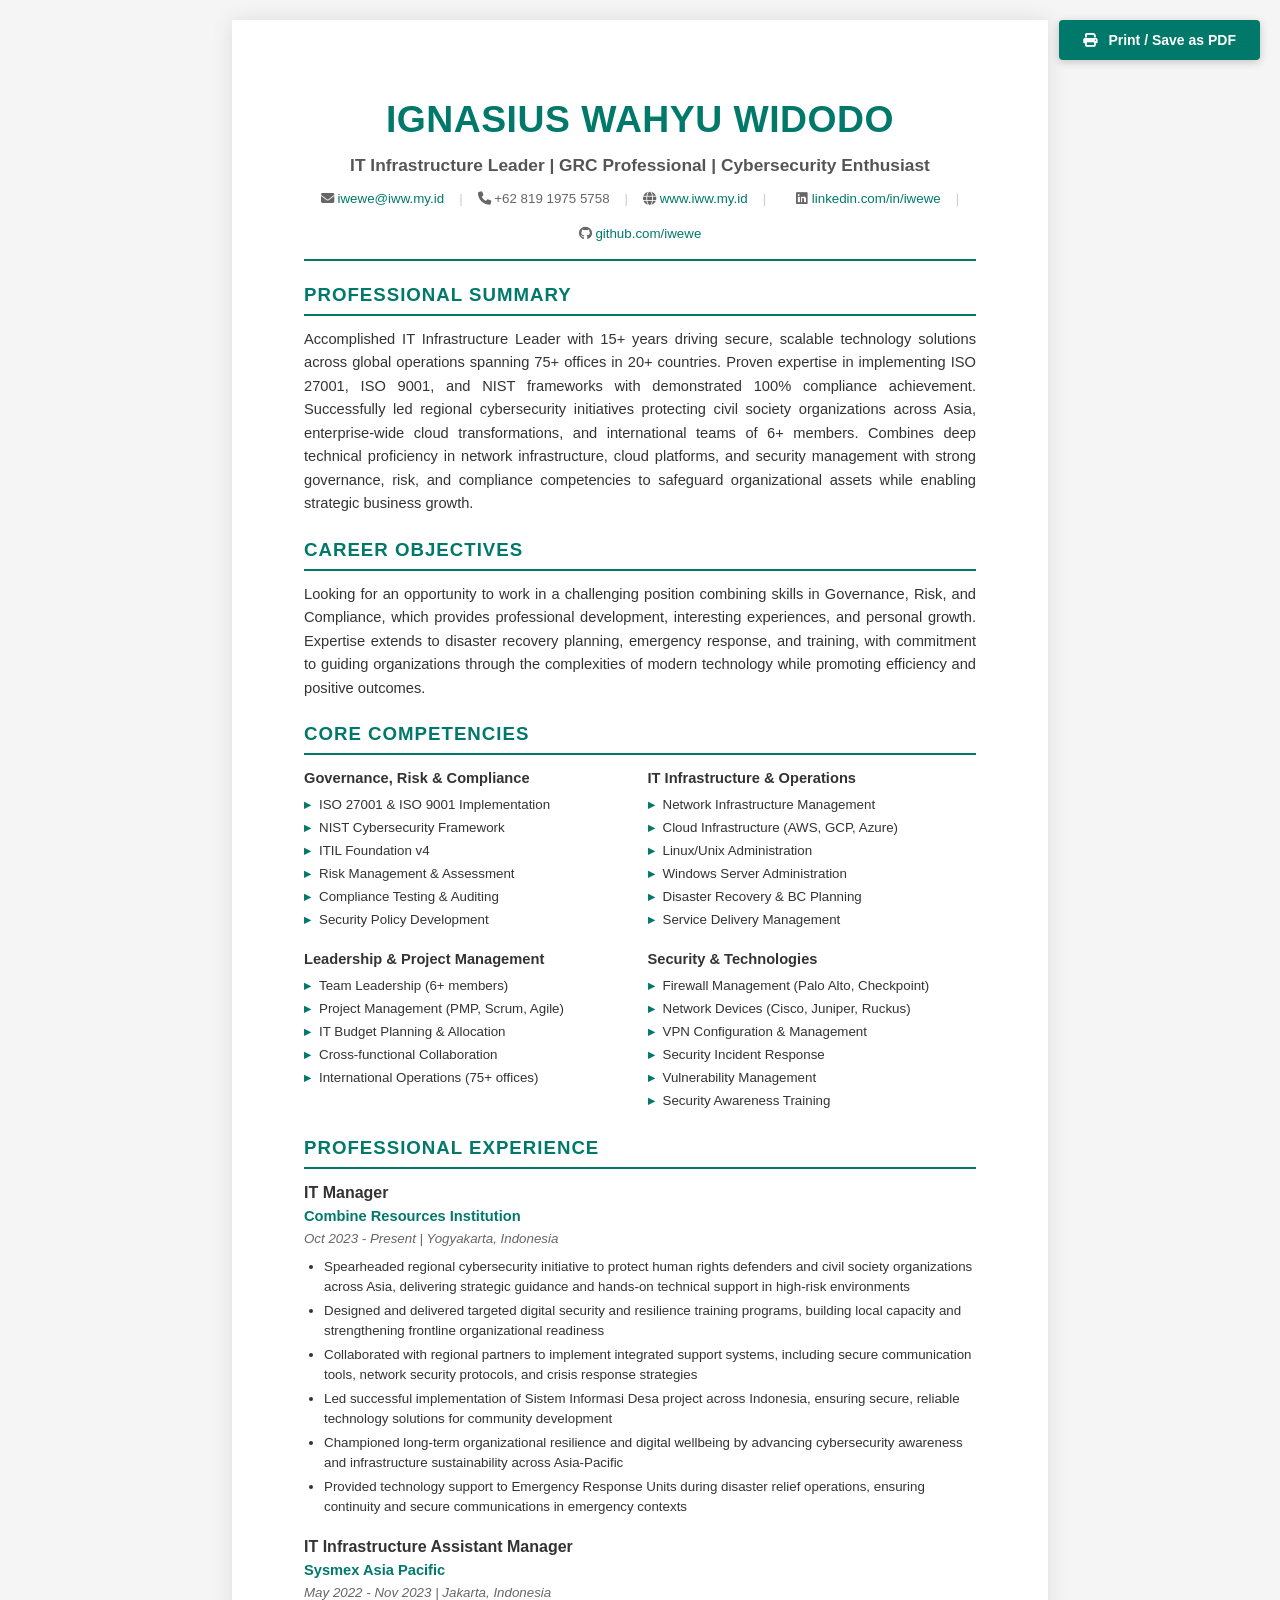
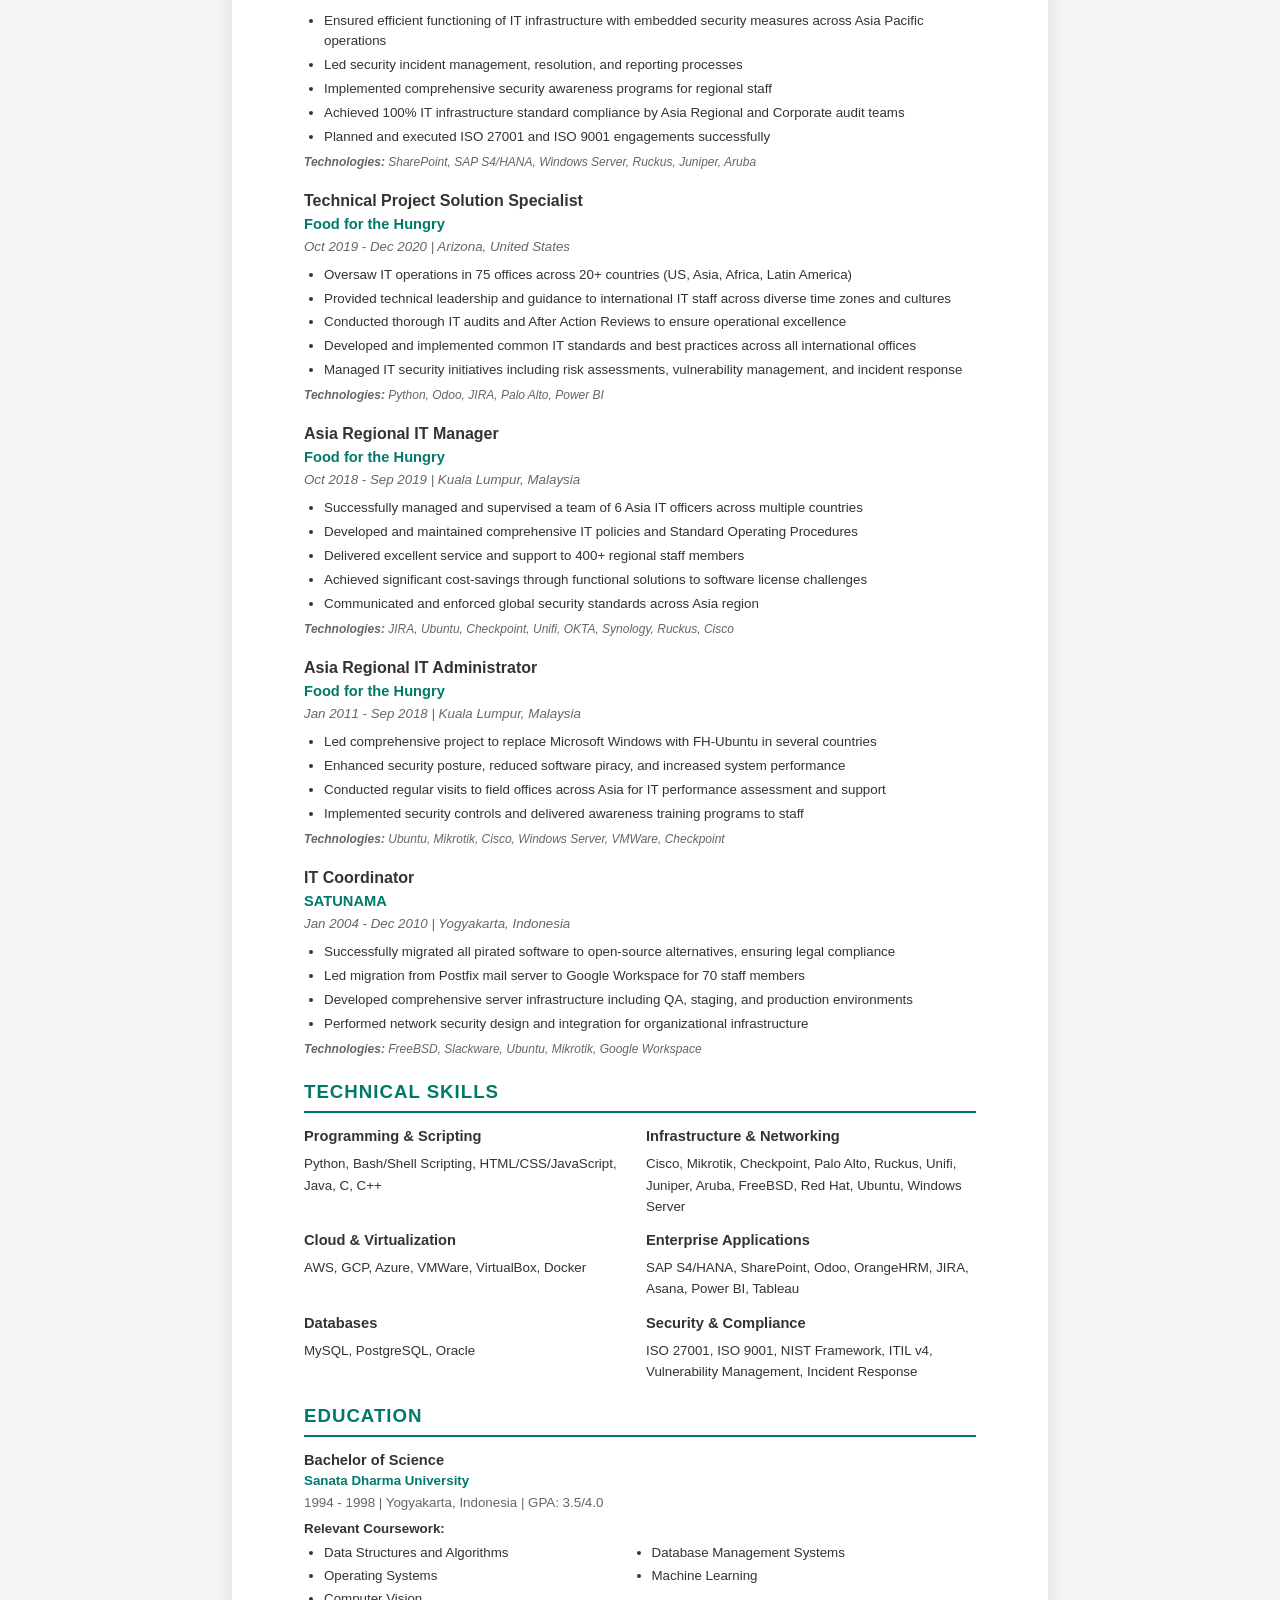
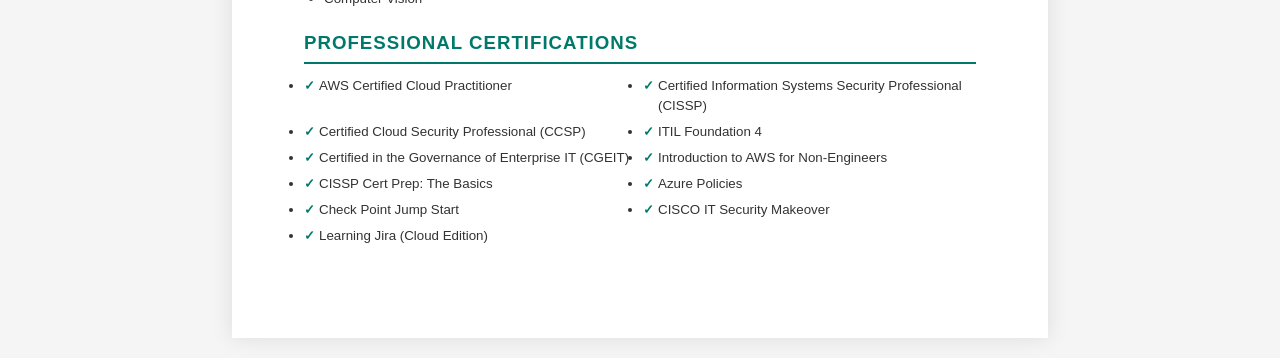
==== resume.html @ 705da936 "fix: Eliminate PDF rasterization for true ATS compatibility Critical ATS Fixes: - Remove ALL Font Aw" ====
<!DOCTYPE html>
<html lang="en">
<head>
  <meta charset="UTF-8">
  <meta name="viewport" content="width=device-width, initial-scale=1.0">
  <meta name="description" content="Ignasius Wahyu Widodo - IT Infrastructure Leader | GRC Professional | Cybersecurity Enthusiast">
  <title>Ignasius Wahyu Widodo - Resume</title>

  <style>
    /* Reset and Base Styles */
    * {
      margin: 0;
      padding: 0;
      box-sizing: border-box;
    }

    body {
      font-family: 'Arial', 'Helvetica', sans-serif;
      font-size: 11pt;
      line-height: 1.5;
      color: #333;
      background: #f5f5f5;
      padding: 20px;
    }

    .container {
      max-width: 8.5in;
      margin: 0 auto;
      background: white;
      padding: 0.75in;
      box-shadow: 0 0 20px rgba(0,0,0,0.1);
    }

    /* Print Button */
    .print-button {
      position: fixed;
      top: 20px;
      right: 20px;
      background: #00796b;
      color: white;
      border: none;
      padding: 12px 24px;
      font-size: 14px;
      font-weight: 600;
      border-radius: 4px;
      cursor: pointer;
      box-shadow: 0 2px 8px rgba(0,0,0,0.2);
      transition: all 0.3s ease;
      z-index: 1000;
    }

    .print-button:hover {
      background: #004d40;
      box-shadow: 0 4px 12px rgba(0,0,0,0.3);
      transform: translateY(-2px);
    }

    .print-button i {
      margin-right: 8px;
    }

    /* Header */
    .header {
      text-align: center;
      margin-bottom: 20px;
      border-bottom: 2px solid #00796b;
      padding-bottom: 15px;
    }

    .header h1 {
      font-size: 28pt;
      font-weight: 700;
      color: #00796b;
      margin-bottom: 5px;
      letter-spacing: 0.5px;
    }

    .header .title {
      font-size: 13pt;
      color: #555;
      font-weight: 600;
      margin-bottom: 10px;
    }

    .contact-info {
      display: flex;
      justify-content: center;
      flex-wrap: wrap;
      gap: 15px;
      font-size: 10pt;
      color: #666;
      margin-top: 10px;
    }

    .contact-info a {
      color: #00796b;
      text-decoration: none;
    }

    .contact-info a:hover {
      text-decoration: underline;
    }

    .contact-info .separator {
      color: #ccc;
    }

    /* Section Styles */
    .section {
      margin-bottom: 20px;
      page-break-inside: avoid;
    }

    .section-title {
      font-size: 14pt;
      font-weight: 700;
      color: #00796b;
      text-transform: uppercase;
      border-bottom: 2px solid #00796b;
      padding-bottom: 5px;
      margin-bottom: 12px;
      letter-spacing: 1px;
    }

    /* Professional Summary */
    .summary {
      text-align: justify;
      line-height: 1.6;
    }

    /* Core Competencies */
    .competencies {
      display: grid;
      grid-template-columns: repeat(2, 1fr);
      gap: 15px;
    }

    .competency-category h3 {
      font-size: 11pt;
      font-weight: 700;
      color: #333;
      margin-bottom: 6px;
    }

    .competency-category ul {
      list-style: none;
      padding-left: 0;
    }

    .competency-category li {
      padding-left: 15px;
      position: relative;
      margin-bottom: 3px;
      font-size: 10pt;
    }

    .competency-category li:before {
      content: "▸";
      position: absolute;
      left: 0;
      color: #00796b;
      font-weight: bold;
    }

    /* Experience */
    .job {
      margin-bottom: 18px;
      page-break-inside: avoid;
    }

    .job-header {
      margin-bottom: 8px;
    }

    .job-title {
      font-size: 12pt;
      font-weight: 700;
      color: #333;
    }

    .company {
      font-size: 11pt;
      font-weight: 600;
      color: #00796b;
    }

    .job-meta {
      font-size: 10pt;
      color: #666;
      font-style: italic;
      margin-top: 2px;
    }

    .job-description ul {
      margin-top: 6px;
      padding-left: 20px;
    }

    .job-description li {
      margin-bottom: 4px;
      font-size: 10pt;
      line-height: 1.5;
    }

    .technologies {
      margin-top: 6px;
      font-size: 9pt;
      color: #666;
      font-style: italic;
    }

    /* Skills */
    .skills-grid {
      display: grid;
      grid-template-columns: repeat(2, 1fr);
      gap: 12px;
    }

    .skill-category h3 {
      font-size: 11pt;
      font-weight: 700;
      color: #333;
      margin-bottom: 6px;
    }

    .skill-category p {
      font-size: 10pt;
      line-height: 1.6;
    }

    /* Education */
    .education-item {
      margin-bottom: 10px;
    }

    .degree {
      font-size: 11pt;
      font-weight: 700;
      color: #333;
    }

    .university {
      font-size: 10pt;
      font-weight: 600;
      color: #00796b;
    }

    .education-meta {
      font-size: 10pt;
      color: #666;
      margin-top: 2px;
    }

    .coursework {
      font-size: 10pt;
      margin-top: 6px;
    }

    .coursework ul {
      display: grid;
      grid-template-columns: repeat(2, 1fr);
      gap: 3px;
      margin-top: 4px;
      padding-left: 20px;
    }

    /* Certifications */
    .certifications-list {
      display: grid;
      grid-template-columns: repeat(2, 1fr);
      gap: 6px;
      font-size: 10pt;
    }

    .certifications-list li {
      padding-left: 15px;
      position: relative;
    }

    .certifications-list li:before {
      content: "✓";
      position: absolute;
      left: 0;
      color: #00796b;
      font-weight: bold;
    }

    /* Print Styles */
    @media print {
      body {
        background: white !important;
        padding: 0;
        color: #000 !important;
      }

      .container {
        max-width: 100%;
        margin: 0;
        padding: 0.5in;
        box-shadow: none;
      }

      .print-button {
        display: none !important;
      }

      /* Hide all icons to prevent rasterization */
      i, .fa, .fas, .fab, .far {
        display: none !important;
      }

      /* Hide icon elements in contact info */
      .contact-info i {
        display: none !important;
      }

      /* Simplify header for pure text output */
      .header {
        border-bottom: 2px solid #000 !important;
      }

      .header h1 {
        color: #000 !important;
        font-family: Arial, Helvetica, sans-serif !important;
      }

      .header .title {
        color: #333 !important;
        font-family: Arial, Helvetica, sans-serif !important;
      }

      /* Simplify contact info - remove separators */
      .contact-info {
        display: block !important;
        line-height: 1.8;
      }

      .contact-info span {
        display: inline !important;
        margin-right: 10px;
      }

      .contact-info .separator {
        display: none !important;
      }

      .contact-info br {
        display: none !important;
      }

      .section {
        page-break-inside: avoid;
      }

      .job {
        page-break-inside: avoid;
      }

      /* Preserve Grid Layouts for ATS */
      .competencies {
        display: grid !important;
        grid-template-columns: repeat(2, 1fr) !important;
        gap: 15px !important;
        page-break-inside: avoid;
      }

      .competency-category {
        page-break-inside: avoid;
      }

      .skills-grid {
        display: grid !important;
        grid-template-columns: repeat(2, 1fr) !important;
        gap: 12px !important;
        page-break-inside: avoid;
      }

      .skill-category {
        page-break-inside: avoid;
      }

      .certifications-list {
        display: grid !important;
        grid-template-columns: repeat(2, 1fr) !important;
        gap: 6px !important;
        page-break-inside: avoid;
        list-style: none !important;
      }

      .certifications-list li:before {
        content: "" !important;
      }

      .coursework ul {
        display: grid !important;
        grid-template-columns: repeat(2, 1fr) !important;
        gap: 3px !important;
      }

      /* Simplify section titles - black color for ATS */
      .section-title {
        color: #000 !important;
        border-bottom: 2px solid #000 !important;
        font-family: Arial, Helvetica, sans-serif !important;
        background: none !important;
      }

      /* Simplify all text elements */
      * {
        font-family: Arial, Helvetica, sans-serif !important;
        background: transparent !important;
        text-shadow: none !important;
        box-shadow: none !important;
      }

      /* Ensure pure black text for ATS readability */
      .company {
        color: #000 !important;
        font-weight: 600 !important;
      }

      .university {
        color: #000 !important;
        font-weight: 600 !important;
      }

      .job-title {
        color: #000 !important;
      }

      a {
        color: #000 !important;
        text-decoration: none !important;
      }

      .contact-info a {
        color: #000 !important;
      }

      .contact-info a:after {
        content: "";
      }

      /* Prevent orphans and widows */
      p, li {
        orphans: 3;
        widows: 3;
      }

      /* Ensure proper spacing */
      .section {
        margin-bottom: 18px;
      }

      /* Remove all pseudo-elements that might cause issues */
      .competency-category li:before,
      .certifications-list li:before {
        display: none !important;
      }

      /* Simplify bullets to standard */
      ul {
        list-style-type: disc !important;
      }

      .competency-category ul,
      .certifications-list {
        list-style-type: none !important;
        padding-left: 0 !important;
      }

      .competency-category li,
      .certifications-list li {
        padding-left: 0 !important;
      }
    }

    /* Responsive */
    @media (max-width: 768px) {
      .container {
        padding: 20px;
      }

      .competencies,
      .skills-grid {
        grid-template-columns: 1fr;
      }

      .certifications-list,
      .coursework ul {
        grid-template-columns: 1fr;
      }

      .print-button {
        position: static;
        width: 100%;
        margin-bottom: 20px;
      }
    }
  </style>

  <!-- Font Awesome for icons -->
  <link rel="stylesheet" href="https://cdnjs.cloudflare.com/ajax/libs/font-awesome/6.5.1/css/all.min.css">
</head>
<body>

  <!-- Print Button -->
  <button class="print-button" onclick="window.print()">
    <i class="fas fa-print"></i>
    Print / Save as PDF
  </button>

  <div class="container">

    <!-- Header -->
    <header class="header">
      <h1>IGNASIUS WAHYU WIDODO</h1>
      <div class="title">IT Infrastructure Leader | GRC Professional | Cybersecurity Enthusiast</div>
      <div class="contact-info">
        <span><i class="fas fa-envelope"></i> <a href="mailto:iwewe@iww.my.id">iwewe@iww.my.id</a></span>
        <span class="separator">|</span>
        <span><i class="fas fa-phone"></i> +62 819 1975 5758</span>
        <span class="separator">|</span>
        <span><i class="fas fa-globe"></i> <a href="https://www.iww.my.id">www.iww.my.id</a></span>
        <span class="separator">|</span>
        <br>
        <span><i class="fab fa-linkedin"></i> <a href="https://linkedin.com/in/iwewe">linkedin.com/in/iwewe</a></span>
        <span class="separator">|</span>
        <span><i class="fab fa-github"></i> <a href="https://github.com/iwewe">github.com/iwewe</a></span>
      </div>
    </header>

    <!-- Professional Summary -->
    <section class="section">
      <h2 class="section-title">Professional Summary</h2>
      <div class="summary">
        <p>Accomplished IT Infrastructure Leader with 15+ years driving secure, scalable technology solutions across global operations spanning 75+ offices in 20+ countries. Proven expertise in implementing ISO 27001, ISO 9001, and NIST frameworks with demonstrated 100% compliance achievement. Successfully led regional cybersecurity initiatives protecting civil society organizations across Asia, enterprise-wide cloud transformations, and international teams of 6+ members. Combines deep technical proficiency in network infrastructure, cloud platforms, and security management with strong governance, risk, and compliance competencies to safeguard organizational assets while enabling strategic business growth.</p>
      </div>
    </section>

    <!-- Career Objectives -->
    <section class="section">
      <h2 class="section-title">Career Objectives</h2>
      <div class="summary">
        <p>Looking for an opportunity to work in a challenging position combining skills in Governance, Risk, and Compliance, which provides professional development, interesting experiences, and personal growth. Expertise extends to disaster recovery planning, emergency response, and training, with commitment to guiding organizations through the complexities of modern technology while promoting efficiency and positive outcomes.</p>
      </div>
    </section>

    <!-- Core Competencies -->
    <section class="section">
      <h2 class="section-title">Core Competencies</h2>
      <div class="competencies">
        <div class="competency-category">
          <h3>Governance, Risk & Compliance</h3>
          <ul>
            <li>ISO 27001 & ISO 9001 Implementation</li>
            <li>NIST Cybersecurity Framework</li>
            <li>ITIL Foundation v4</li>
            <li>Risk Management & Assessment</li>
            <li>Compliance Testing & Auditing</li>
            <li>Security Policy Development</li>
          </ul>
        </div>
        <div class="competency-category">
          <h3>IT Infrastructure & Operations</h3>
          <ul>
            <li>Network Infrastructure Management</li>
            <li>Cloud Infrastructure (AWS, GCP, Azure)</li>
            <li>Linux/Unix Administration</li>
            <li>Windows Server Administration</li>
            <li>Disaster Recovery & BC Planning</li>
            <li>Service Delivery Management</li>
          </ul>
        </div>
        <div class="competency-category">
          <h3>Leadership & Project Management</h3>
          <ul>
            <li>Team Leadership (6+ members)</li>
            <li>Project Management (PMP, Scrum, Agile)</li>
            <li>IT Budget Planning & Allocation</li>
            <li>Cross-functional Collaboration</li>
            <li>International Operations (75+ offices)</li>
          </ul>
        </div>
        <div class="competency-category">
          <h3>Security & Technologies</h3>
          <ul>
            <li>Firewall Management (Palo Alto, Checkpoint)</li>
            <li>Network Devices (Cisco, Juniper, Ruckus)</li>
            <li>VPN Configuration & Management</li>
            <li>Security Incident Response</li>
            <li>Vulnerability Management</li>
            <li>Security Awareness Training</li>
          </ul>
        </div>
      </div>
    </section>

    <!-- Professional Experience -->
    <section class="section">
      <h2 class="section-title">Professional Experience</h2>

      <!-- Job 1 -->
      <div class="job">
        <div class="job-header">
          <div class="job-title">IT Manager</div>
          <div class="company">Combine Resources Institution</div>
          <div class="job-meta">Oct 2023 - Present | Yogyakarta, Indonesia</div>
        </div>
        <div class="job-description">
          <ul>
            <li>Spearheaded regional cybersecurity initiative to protect human rights defenders and civil society organizations across Asia, delivering strategic guidance and hands-on technical support in high-risk environments</li>
            <li>Designed and delivered targeted digital security and resilience training programs, building local capacity and strengthening frontline organizational readiness</li>
            <li>Collaborated with regional partners to implement integrated support systems, including secure communication tools, network security protocols, and crisis response strategies</li>
            <li>Led successful implementation of Sistem Informasi Desa project across Indonesia, ensuring secure, reliable technology solutions for community development</li>
            <li>Championed long-term organizational resilience and digital wellbeing by advancing cybersecurity awareness and infrastructure sustainability across Asia-Pacific</li>
            <li>Provided technology support to Emergency Response Units during disaster relief operations, ensuring continuity and secure communications in emergency contexts</li>
          </ul>
        </div>
      </div>

      <!-- Job 2 -->
      <div class="job">
        <div class="job-header">
          <div class="job-title">IT Infrastructure Assistant Manager</div>
          <div class="company">Sysmex Asia Pacific</div>
          <div class="job-meta">May 2022 - Nov 2023 | Jakarta, Indonesia</div>
        </div>
        <div class="job-description">
          <ul>
            <li>Ensured efficient functioning of IT infrastructure with embedded security measures across Asia Pacific operations</li>
            <li>Led security incident management, resolution, and reporting processes</li>
            <li>Implemented comprehensive security awareness programs for regional staff</li>
            <li>Achieved 100% IT infrastructure standard compliance by Asia Regional and Corporate audit teams</li>
            <li>Planned and executed ISO 27001 and ISO 9001 engagements successfully</li>
          </ul>
          <div class="technologies"><strong>Technologies:</strong> SharePoint, SAP S4/HANA, Windows Server, Ruckus, Juniper, Aruba</div>
        </div>
      </div>

      <!-- Job 3 -->
      <div class="job">
        <div class="job-header">
          <div class="job-title">Technical Project Solution Specialist</div>
          <div class="company">Food for the Hungry</div>
          <div class="job-meta">Oct 2019 - Dec 2020 | Arizona, United States</div>
        </div>
        <div class="job-description">
          <ul>
            <li>Oversaw IT operations in 75 offices across 20+ countries (US, Asia, Africa, Latin America)</li>
            <li>Provided technical leadership and guidance to international IT staff across diverse time zones and cultures</li>
            <li>Conducted thorough IT audits and After Action Reviews to ensure operational excellence</li>
            <li>Developed and implemented common IT standards and best practices across all international offices</li>
            <li>Managed IT security initiatives including risk assessments, vulnerability management, and incident response</li>
          </ul>
          <div class="technologies"><strong>Technologies:</strong> Python, Odoo, JIRA, Palo Alto, Power BI</div>
        </div>
      </div>

      <!-- Job 4 -->
      <div class="job">
        <div class="job-header">
          <div class="job-title">Asia Regional IT Manager</div>
          <div class="company">Food for the Hungry</div>
          <div class="job-meta">Oct 2018 - Sep 2019 | Kuala Lumpur, Malaysia</div>
        </div>
        <div class="job-description">
          <ul>
            <li>Successfully managed and supervised a team of 6 Asia IT officers across multiple countries</li>
            <li>Developed and maintained comprehensive IT policies and Standard Operating Procedures</li>
            <li>Delivered excellent service and support to 400+ regional staff members</li>
            <li>Achieved significant cost-savings through functional solutions to software license challenges</li>
            <li>Communicated and enforced global security standards across Asia region</li>
          </ul>
          <div class="technologies"><strong>Technologies:</strong> JIRA, Ubuntu, Checkpoint, Unifi, OKTA, Synology, Ruckus, Cisco</div>
        </div>
      </div>

      <!-- Job 5 -->
      <div class="job">
        <div class="job-header">
          <div class="job-title">Asia Regional IT Administrator</div>
          <div class="company">Food for the Hungry</div>
          <div class="job-meta">Jan 2011 - Sep 2018 | Kuala Lumpur, Malaysia</div>
        </div>
        <div class="job-description">
          <ul>
            <li>Led comprehensive project to replace Microsoft Windows with FH-Ubuntu in several countries</li>
            <li>Enhanced security posture, reduced software piracy, and increased system performance</li>
            <li>Conducted regular visits to field offices across Asia for IT performance assessment and support</li>
            <li>Implemented security controls and delivered awareness training programs to staff</li>
          </ul>
          <div class="technologies"><strong>Technologies:</strong> Ubuntu, Mikrotik, Cisco, Windows Server, VMWare, Checkpoint</div>
        </div>
      </div>

      <!-- Job 6 -->
      <div class="job">
        <div class="job-header">
          <div class="job-title">IT Coordinator</div>
          <div class="company">SATUNAMA</div>
          <div class="job-meta">Jan 2004 - Dec 2010 | Yogyakarta, Indonesia</div>
        </div>
        <div class="job-description">
          <ul>
            <li>Successfully migrated all pirated software to open-source alternatives, ensuring legal compliance</li>
            <li>Led migration from Postfix mail server to Google Workspace for 70 staff members</li>
            <li>Developed comprehensive server infrastructure including QA, staging, and production environments</li>
            <li>Performed network security design and integration for organizational infrastructure</li>
          </ul>
          <div class="technologies"><strong>Technologies:</strong> FreeBSD, Slackware, Ubuntu, Mikrotik, Google Workspace</div>
        </div>
      </div>
    </section>

    <!-- Technical Skills -->
    <section class="section">
      <h2 class="section-title">Technical Skills</h2>
      <div class="skills-grid">
        <div class="skill-category">
          <h3>Programming & Scripting</h3>
          <p>Python, Bash/Shell Scripting, HTML/CSS/JavaScript, Java, C, C++</p>
        </div>
        <div class="skill-category">
          <h3>Infrastructure & Networking</h3>
          <p>Cisco, Mikrotik, Checkpoint, Palo Alto, Ruckus, Unifi, Juniper, Aruba, FreeBSD, Red Hat, Ubuntu, Windows Server</p>
        </div>
        <div class="skill-category">
          <h3>Cloud & Virtualization</h3>
          <p>AWS, GCP, Azure, VMWare, VirtualBox, Docker</p>
        </div>
        <div class="skill-category">
          <h3>Enterprise Applications</h3>
          <p>SAP S4/HANA, SharePoint, Odoo, OrangeHRM, JIRA, Asana, Power BI, Tableau</p>
        </div>
        <div class="skill-category">
          <h3>Databases</h3>
          <p>MySQL, PostgreSQL, Oracle</p>
        </div>
        <div class="skill-category">
          <h3>Security & Compliance</h3>
          <p>ISO 27001, ISO 9001, NIST Framework, ITIL v4, Vulnerability Management, Incident Response</p>
        </div>
      </div>
    </section>

    <!-- Education -->
    <section class="section">
      <h2 class="section-title">Education</h2>
      <div class="education-item">
        <div class="degree">Bachelor of Science</div>
        <div class="university">Sanata Dharma University</div>
        <div class="education-meta">1994 - 1998 | Yogyakarta, Indonesia | GPA: 3.5/4.0</div>
        <div class="coursework">
          <strong>Relevant Coursework:</strong>
          <ul>
            <li>Data Structures and Algorithms</li>
            <li>Database Management Systems</li>
            <li>Operating Systems</li>
            <li>Machine Learning</li>
            <li>Computer Vision</li>
          </ul>
        </div>
      </div>
    </section>

    <!-- Certifications -->
    <section class="section">
      <h2 class="section-title">Professional Certifications</h2>
      <ul class="certifications-list">
        <li>AWS Certified Cloud Practitioner</li>
        <li>Certified Information Systems Security Professional (CISSP)</li>
        <li>Certified Cloud Security Professional (CCSP)</li>
        <li>ITIL Foundation 4</li>
        <li>Certified in the Governance of Enterprise IT (CGEIT)</li>
        <li>Introduction to AWS for Non-Engineers</li>
        <li>CISSP Cert Prep: The Basics</li>
        <li>Azure Policies</li>
        <li>Check Point Jump Start</li>
        <li>CISCO IT Security Makeover</li>
        <li>Learning Jira (Cloud Edition)</li>
      </ul>
    </section>

  </div>

  <script>
    // Optional: Add keyboard shortcut for printing (Ctrl+P)
    document.addEventListener('keydown', function(e) {
      if (e.ctrlKey && e.key === 'p') {
        e.preventDefault();
        window.print();
      }
    });
  </script>

</body>
</html>
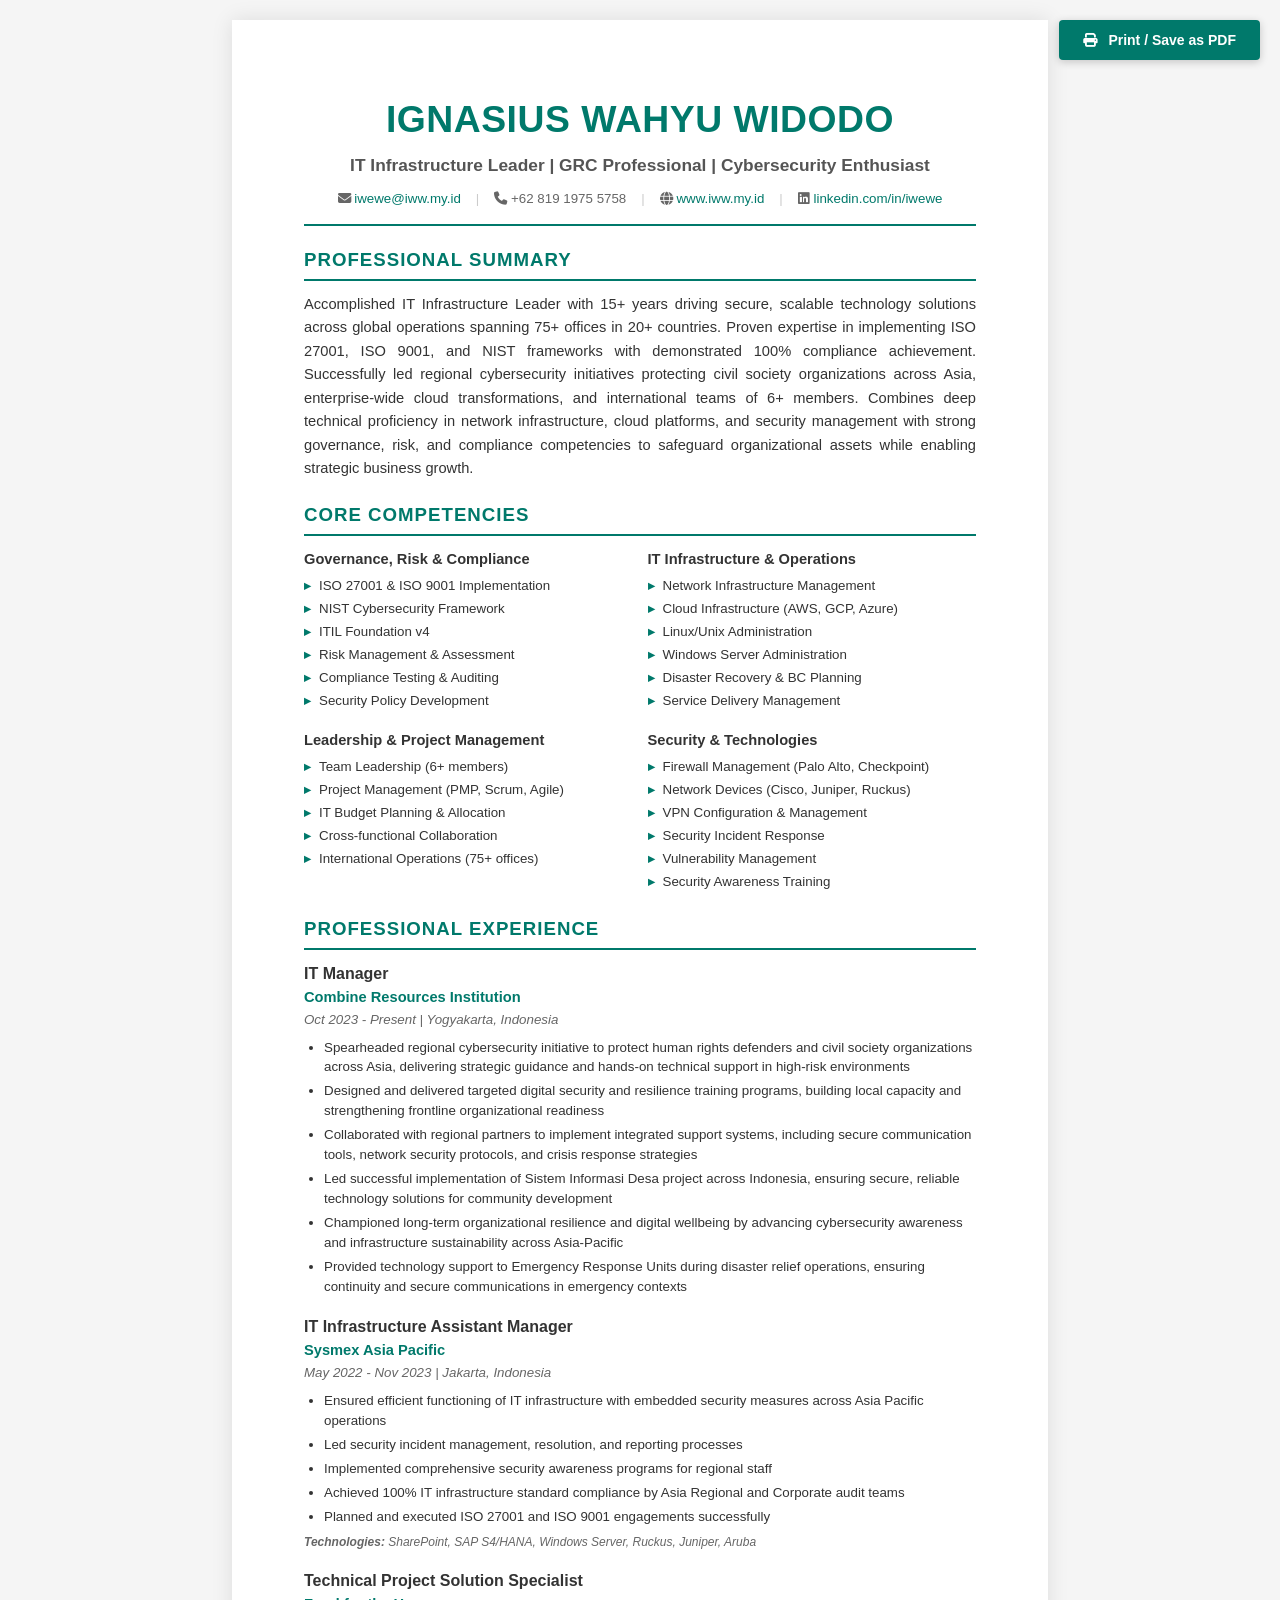
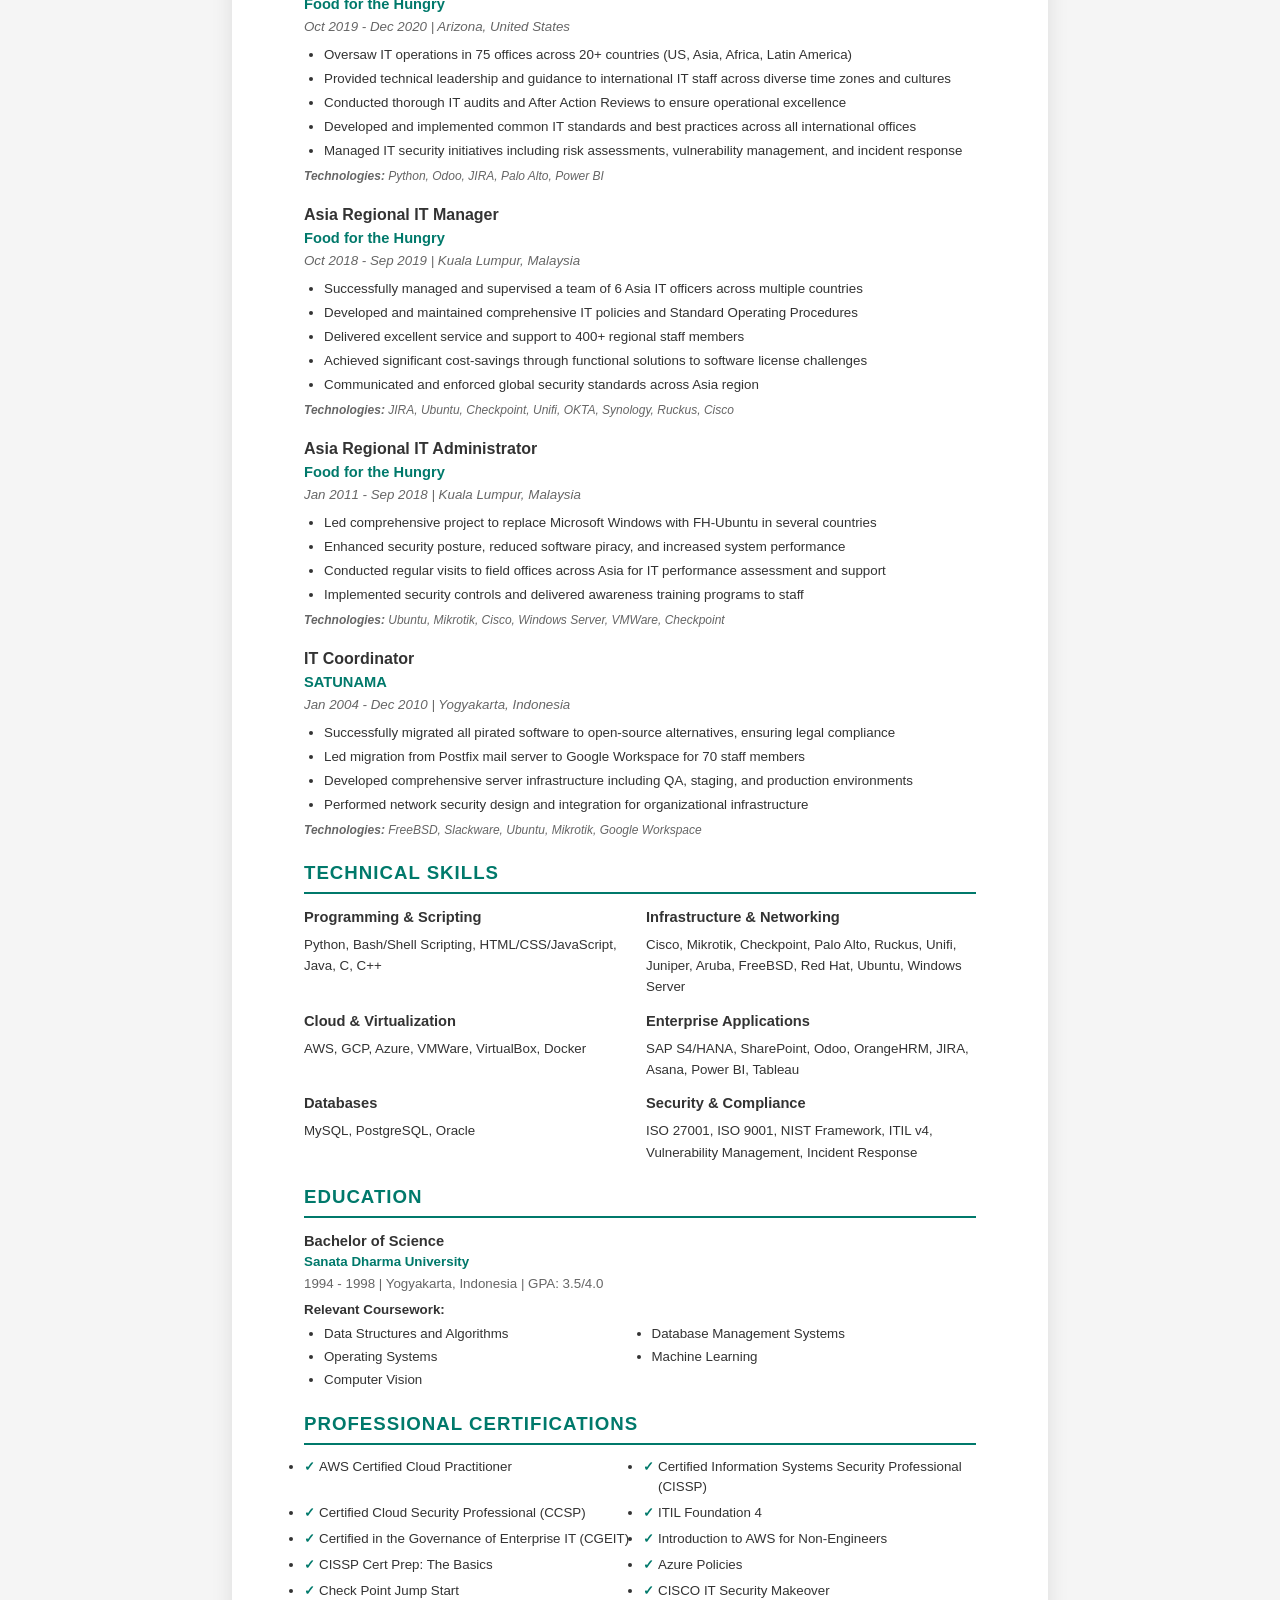
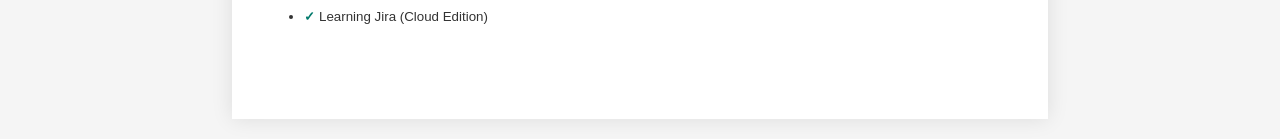
==== commit 66da90bb: "Merge pull request #11 from iwewe/claude/modernize-frontend-design-UExyI fix: Eliminate PDF rasteriz" ====
--- a/resume.html
+++ b/resume.html
@@ -523,10 +523,7 @@
         <span class="separator">|</span>
         <span><i class="fas fa-globe"></i> <a href="https://www.iww.my.id">www.iww.my.id</a></span>
         <span class="separator">|</span>
-        <br>
         <span><i class="fab fa-linkedin"></i> <a href="https://linkedin.com/in/iwewe">linkedin.com/in/iwewe</a></span>
-        <span class="separator">|</span>
-        <span><i class="fab fa-github"></i> <a href="https://github.com/iwewe">github.com/iwewe</a></span>
       </div>
     </header>
 
@@ -535,14 +532,6 @@
       <h2 class="section-title">Professional Summary</h2>
       <div class="summary">
         <p>Accomplished IT Infrastructure Leader with 15+ years driving secure, scalable technology solutions across global operations spanning 75+ offices in 20+ countries. Proven expertise in implementing ISO 27001, ISO 9001, and NIST frameworks with demonstrated 100% compliance achievement. Successfully led regional cybersecurity initiatives protecting civil society organizations across Asia, enterprise-wide cloud transformations, and international teams of 6+ members. Combines deep technical proficiency in network infrastructure, cloud platforms, and security management with strong governance, risk, and compliance competencies to safeguard organizational assets while enabling strategic business growth.</p>
-      </div>
-    </section>
-
-    <!-- Career Objectives -->
-    <section class="section">
-      <h2 class="section-title">Career Objectives</h2>
-      <div class="summary">
-        <p>Looking for an opportunity to work in a challenging position combining skills in Governance, Risk, and Compliance, which provides professional development, interesting experiences, and personal growth. Expertise extends to disaster recovery planning, emergency response, and training, with commitment to guiding organizations through the complexities of modern technology while promoting efficiency and positive outcomes.</p>
       </div>
     </section>
 
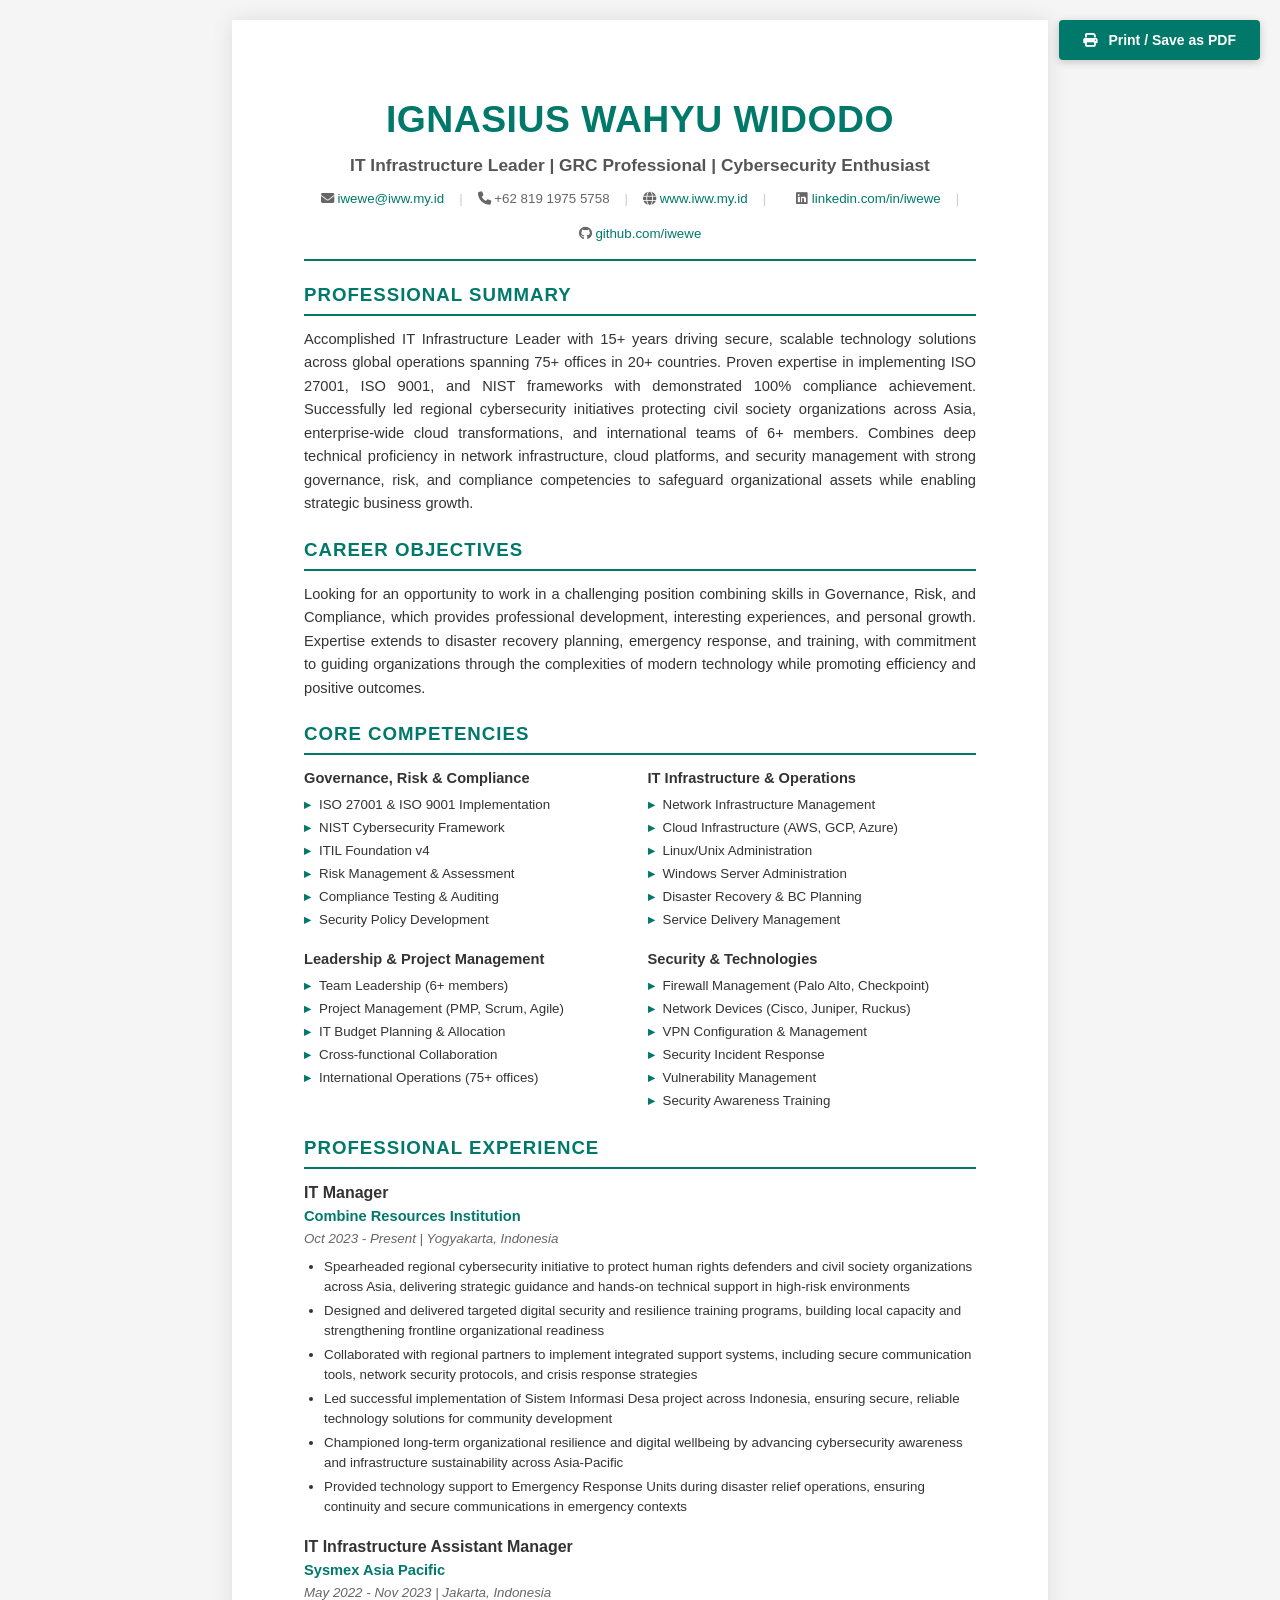
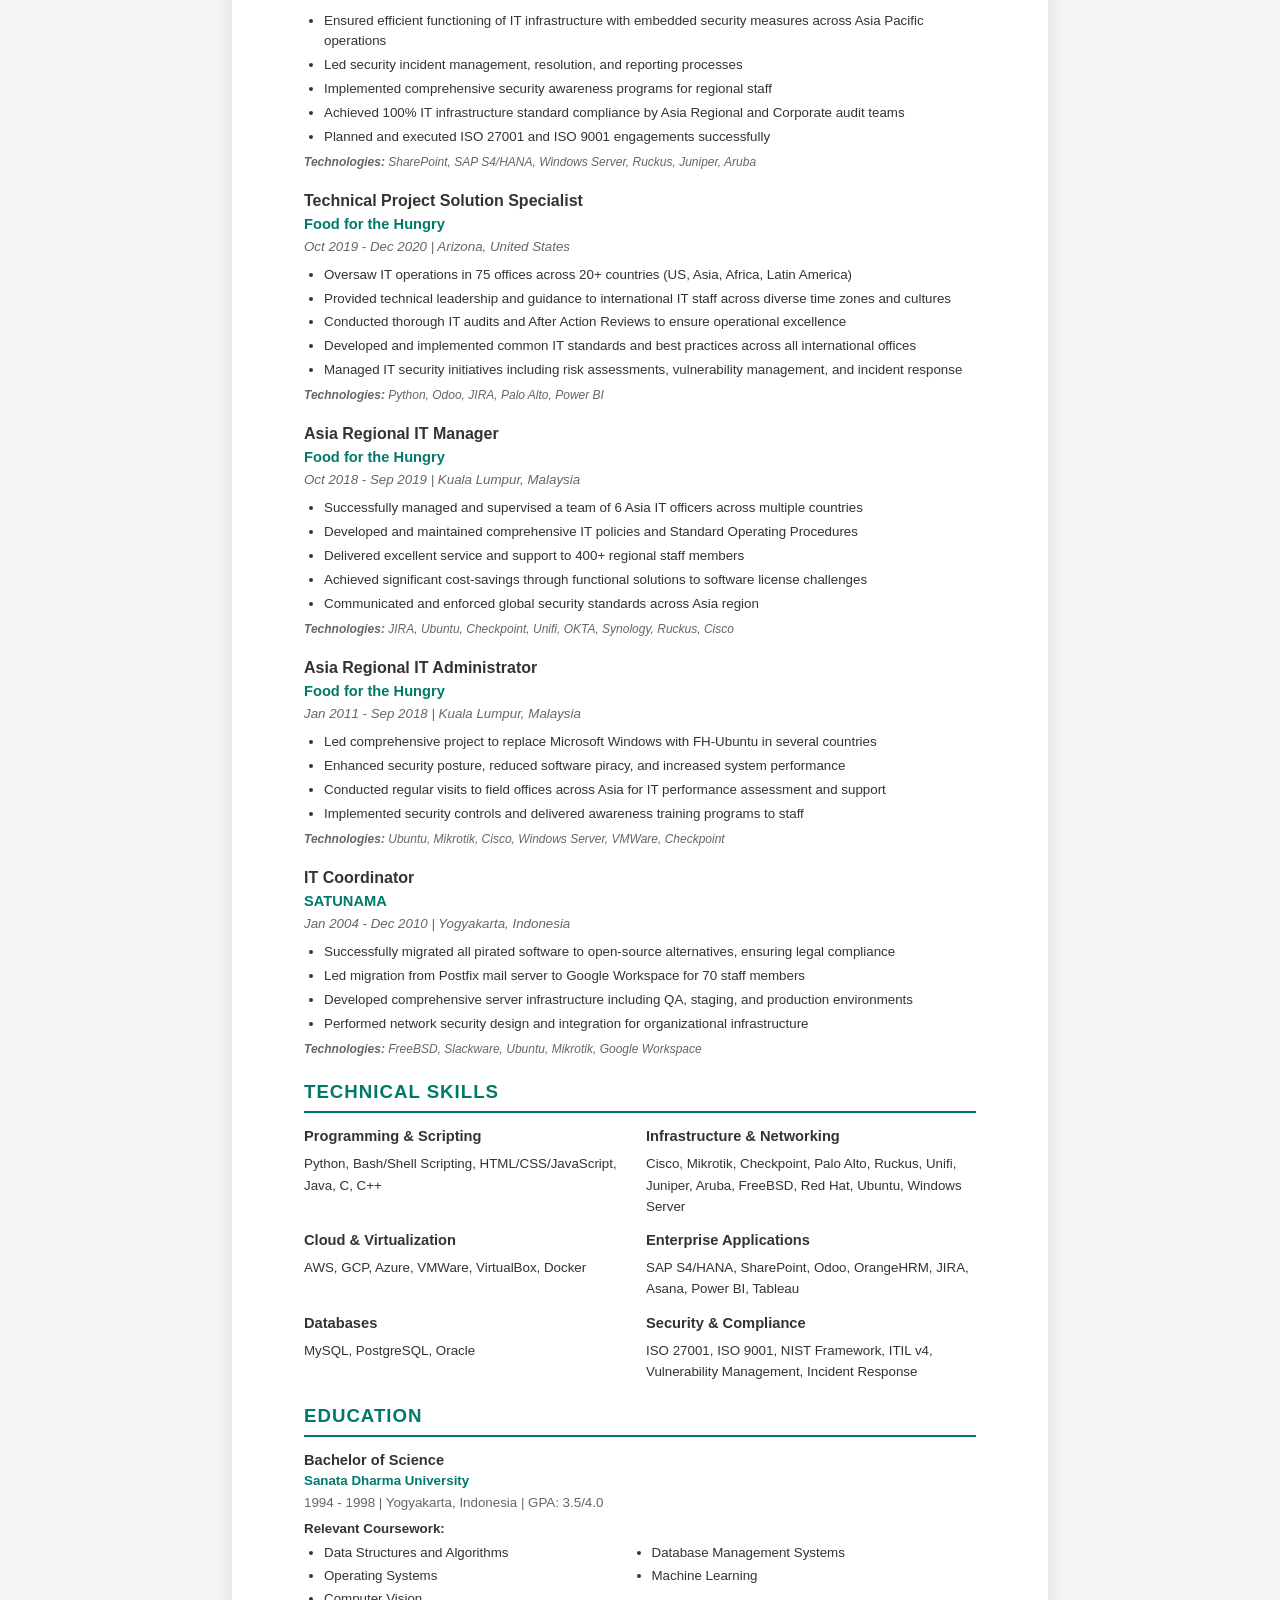
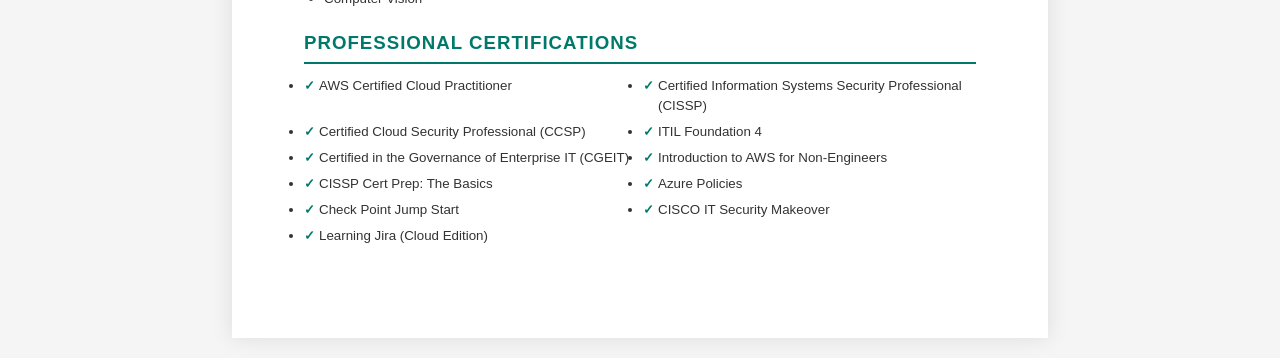
==== commit d91e1a86: "fix: Aggressive PDF text rendering to prevent vector conversion CRITICAL FIX for ATS Compatibility: " ====
--- a/resume.html
+++ b/resume.html
@@ -4,6 +4,11 @@
   <meta charset="UTF-8">
   <meta name="viewport" content="width=device-width, initial-scale=1.0">
   <meta name="description" content="Ignasius Wahyu Widodo - IT Infrastructure Leader | GRC Professional | Cybersecurity Enthusiast">
+
+  <!-- PDF Rendering Meta Tags -->
+  <meta name="format-detection" content="telephone=no">
+  <meta name="color-scheme" content="light">
+
   <title>Ignasius Wahyu Widodo - Resume</title>
 
   <style>
@@ -285,48 +290,68 @@
       font-weight: bold;
     }
 
-    /* Print Styles */
+    /* Print Styles - Ultra-simplified for ATS text extraction */
     @media print {
+      /* Force text rendering, not vector conversion */
+      @page {
+        margin: 0.5in;
+      }
+
       body {
-        background: white !important;
-        padding: 0;
-        color: #000 !important;
+        background: #ffffff !important;
+        padding: 0 !important;
+        margin: 0 !important;
+        color: rgb(0, 0, 0) !important;
+        -webkit-font-smoothing: subpixel-antialiased !important;
+        -moz-osx-font-smoothing: auto !important;
+        text-rendering: optimizeLegibility !important;
+        font-smooth: never !important;
+        -webkit-text-size-adjust: 100% !important;
       }
 
       .container {
-        max-width: 100%;
-        margin: 0;
-        padding: 0.5in;
-        box-shadow: none;
+        max-width: 100% !important;
+        width: 100% !important;
+        margin: 0 !important;
+        padding: 0 !important;
+        box-shadow: none !important;
       }
 
       .print-button {
         display: none !important;
       }
 
-      /* Hide all icons to prevent rasterization */
-      i, .fa, .fas, .fab, .far {
+      /* CRITICAL: Hide all icons to prevent font conversion */
+      i, .fa, .fas, .fab, .far,
+      [class*="fa-"],
+      .contact-info i,
+      .nav-icon {
         display: none !important;
-      }
-
-      /* Hide icon elements in contact info */
-      .contact-info i {
-        display: none !important;
-      }
-
-      /* Simplify header for pure text output */
+        visibility: hidden !important;
+        font-size: 0 !important;
+        width: 0 !important;
+        height: 0 !important;
+      }
+
+      /* Simplify header - pure text only */
       .header {
-        border-bottom: 2px solid #000 !important;
+        border-bottom: 2px solid rgb(0, 0, 0) !important;
+        padding-bottom: 10pt !important;
+        margin-bottom: 12pt !important;
       }
 
       .header h1 {
-        color: #000 !important;
+        color: rgb(0, 0, 0) !important;
         font-family: Arial, Helvetica, sans-serif !important;
+        font-size: 24pt !important;
+        font-weight: 700 !important;
+        letter-spacing: normal !important;
       }
 
       .header .title {
-        color: #333 !important;
+        color: rgb(51, 51, 51) !important;
         font-family: Arial, Helvetica, sans-serif !important;
+        font-size: 11pt !important;
       }
 
       /* Simplify contact info - remove separators */
@@ -405,12 +430,24 @@
         background: none !important;
       }
 
-      /* Simplify all text elements */
-      * {
+      /* CRITICAL: Force all text to use system fonts - prevent vector conversion */
+      *, *::before, *::after {
         font-family: Arial, Helvetica, sans-serif !important;
         background: transparent !important;
+        background-image: none !important;
         text-shadow: none !important;
         box-shadow: none !important;
+        filter: none !important;
+        transform: none !important;
+        -webkit-font-smoothing: subpixel-antialiased !important;
+        -moz-osx-font-smoothing: auto !important;
+        text-rendering: optimizeLegibility !important;
+      }
+
+      /* Ensure ALL text elements use pure black */
+      h1, h2, h3, h4, h5, h6, p, li, span, div, a {
+        color: rgb(0, 0, 0) !important;
+        font-family: Arial, Helvetica, sans-serif !important;
       }
 
       /* Ensure pure black text for ATS readability */
@@ -499,8 +536,8 @@
     }
   </style>
 
-  <!-- Font Awesome for icons -->
-  <link rel="stylesheet" href="https://cdnjs.cloudflare.com/ajax/libs/font-awesome/6.5.1/css/all.min.css">
+  <!-- Font Awesome for icons (screen only, not print) -->
+  <link rel="stylesheet" href="https://cdnjs.cloudflare.com/ajax/libs/font-awesome/6.5.1/css/all.min.css" media="screen">
 </head>
 <body>
 
@@ -523,7 +560,10 @@
         <span class="separator">|</span>
         <span><i class="fas fa-globe"></i> <a href="https://www.iww.my.id">www.iww.my.id</a></span>
         <span class="separator">|</span>
+        <br>
         <span><i class="fab fa-linkedin"></i> <a href="https://linkedin.com/in/iwewe">linkedin.com/in/iwewe</a></span>
+        <span class="separator">|</span>
+        <span><i class="fab fa-github"></i> <a href="https://github.com/iwewe">github.com/iwewe</a></span>
       </div>
     </header>
 
@@ -532,6 +572,14 @@
       <h2 class="section-title">Professional Summary</h2>
       <div class="summary">
         <p>Accomplished IT Infrastructure Leader with 15+ years driving secure, scalable technology solutions across global operations spanning 75+ offices in 20+ countries. Proven expertise in implementing ISO 27001, ISO 9001, and NIST frameworks with demonstrated 100% compliance achievement. Successfully led regional cybersecurity initiatives protecting civil society organizations across Asia, enterprise-wide cloud transformations, and international teams of 6+ members. Combines deep technical proficiency in network infrastructure, cloud platforms, and security management with strong governance, risk, and compliance competencies to safeguard organizational assets while enabling strategic business growth.</p>
+      </div>
+    </section>
+
+    <!-- Career Objectives -->
+    <section class="section">
+      <h2 class="section-title">Career Objectives</h2>
+      <div class="summary">
+        <p>Looking for an opportunity to work in a challenging position combining skills in Governance, Risk, and Compliance, which provides professional development, interesting experiences, and personal growth. Expertise extends to disaster recovery planning, emergency response, and training, with commitment to guiding organizations through the complexities of modern technology while promoting efficiency and positive outcomes.</p>
       </div>
     </section>
 
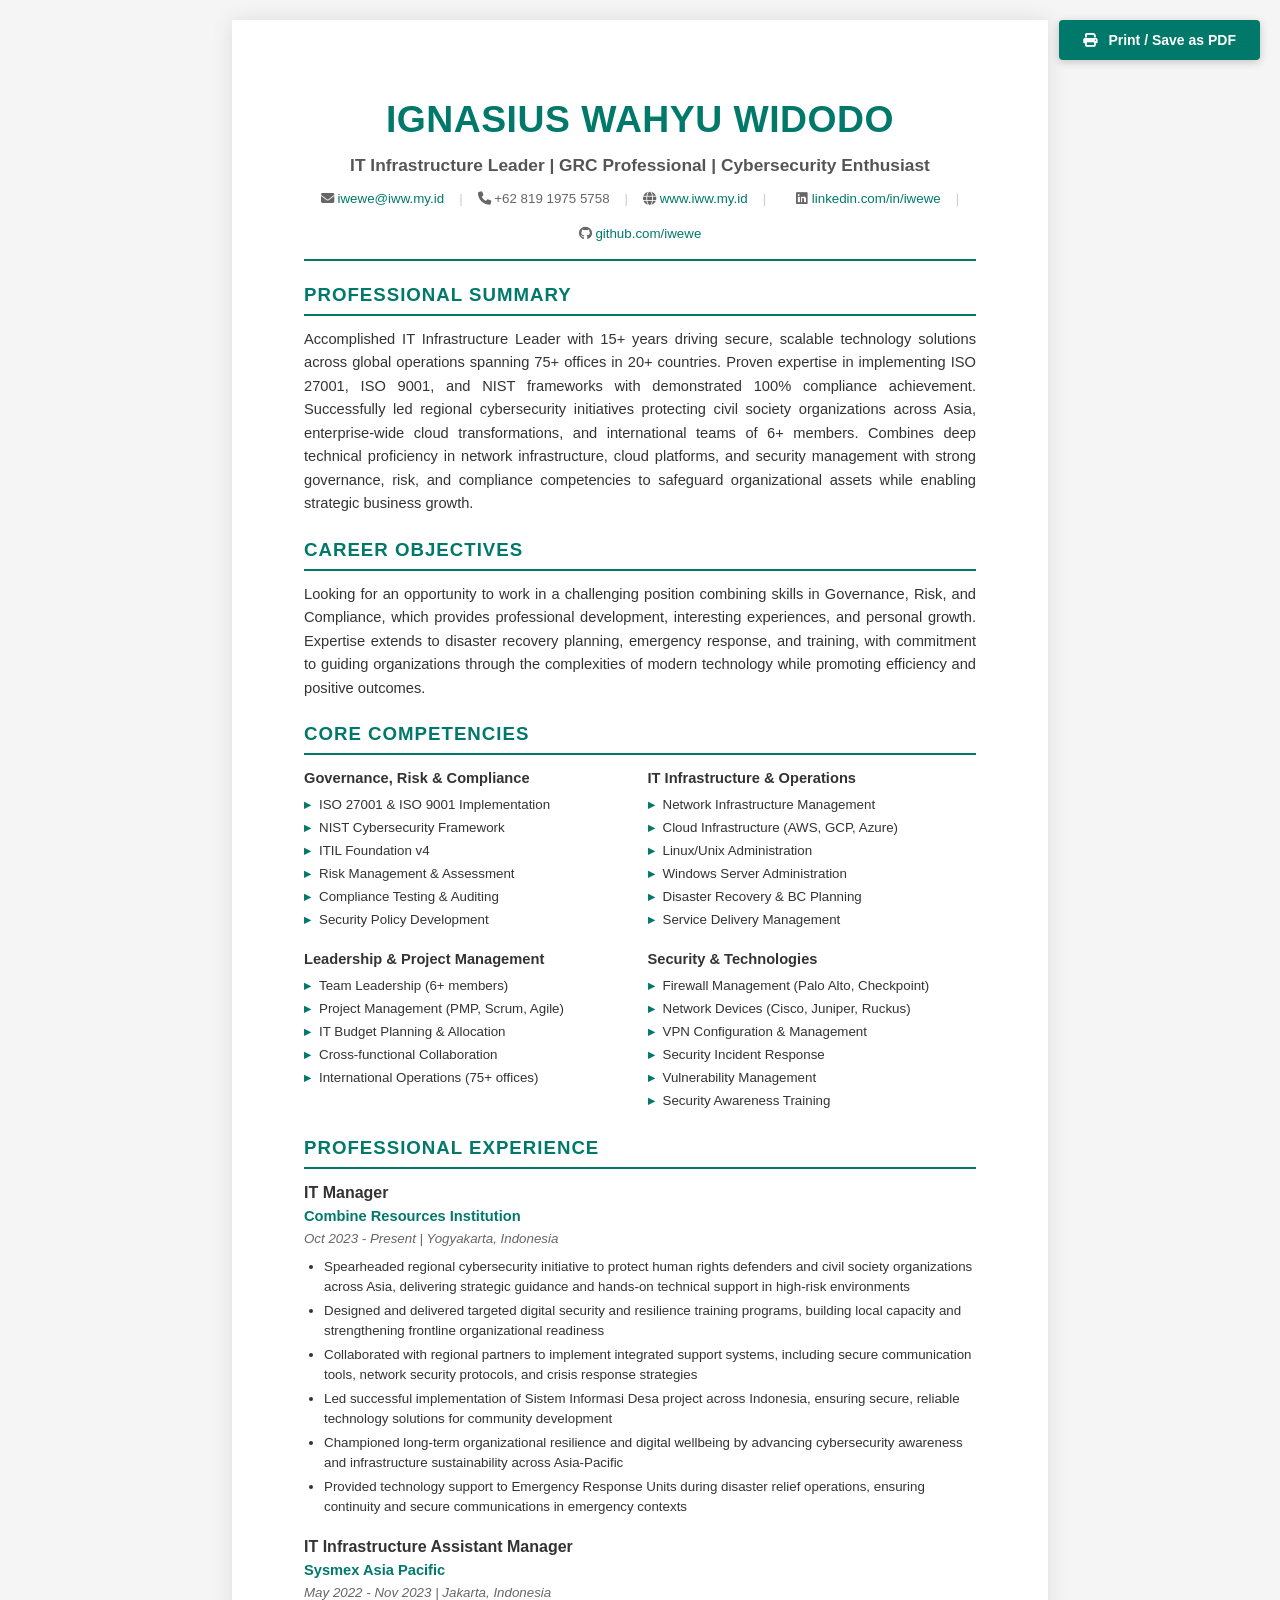
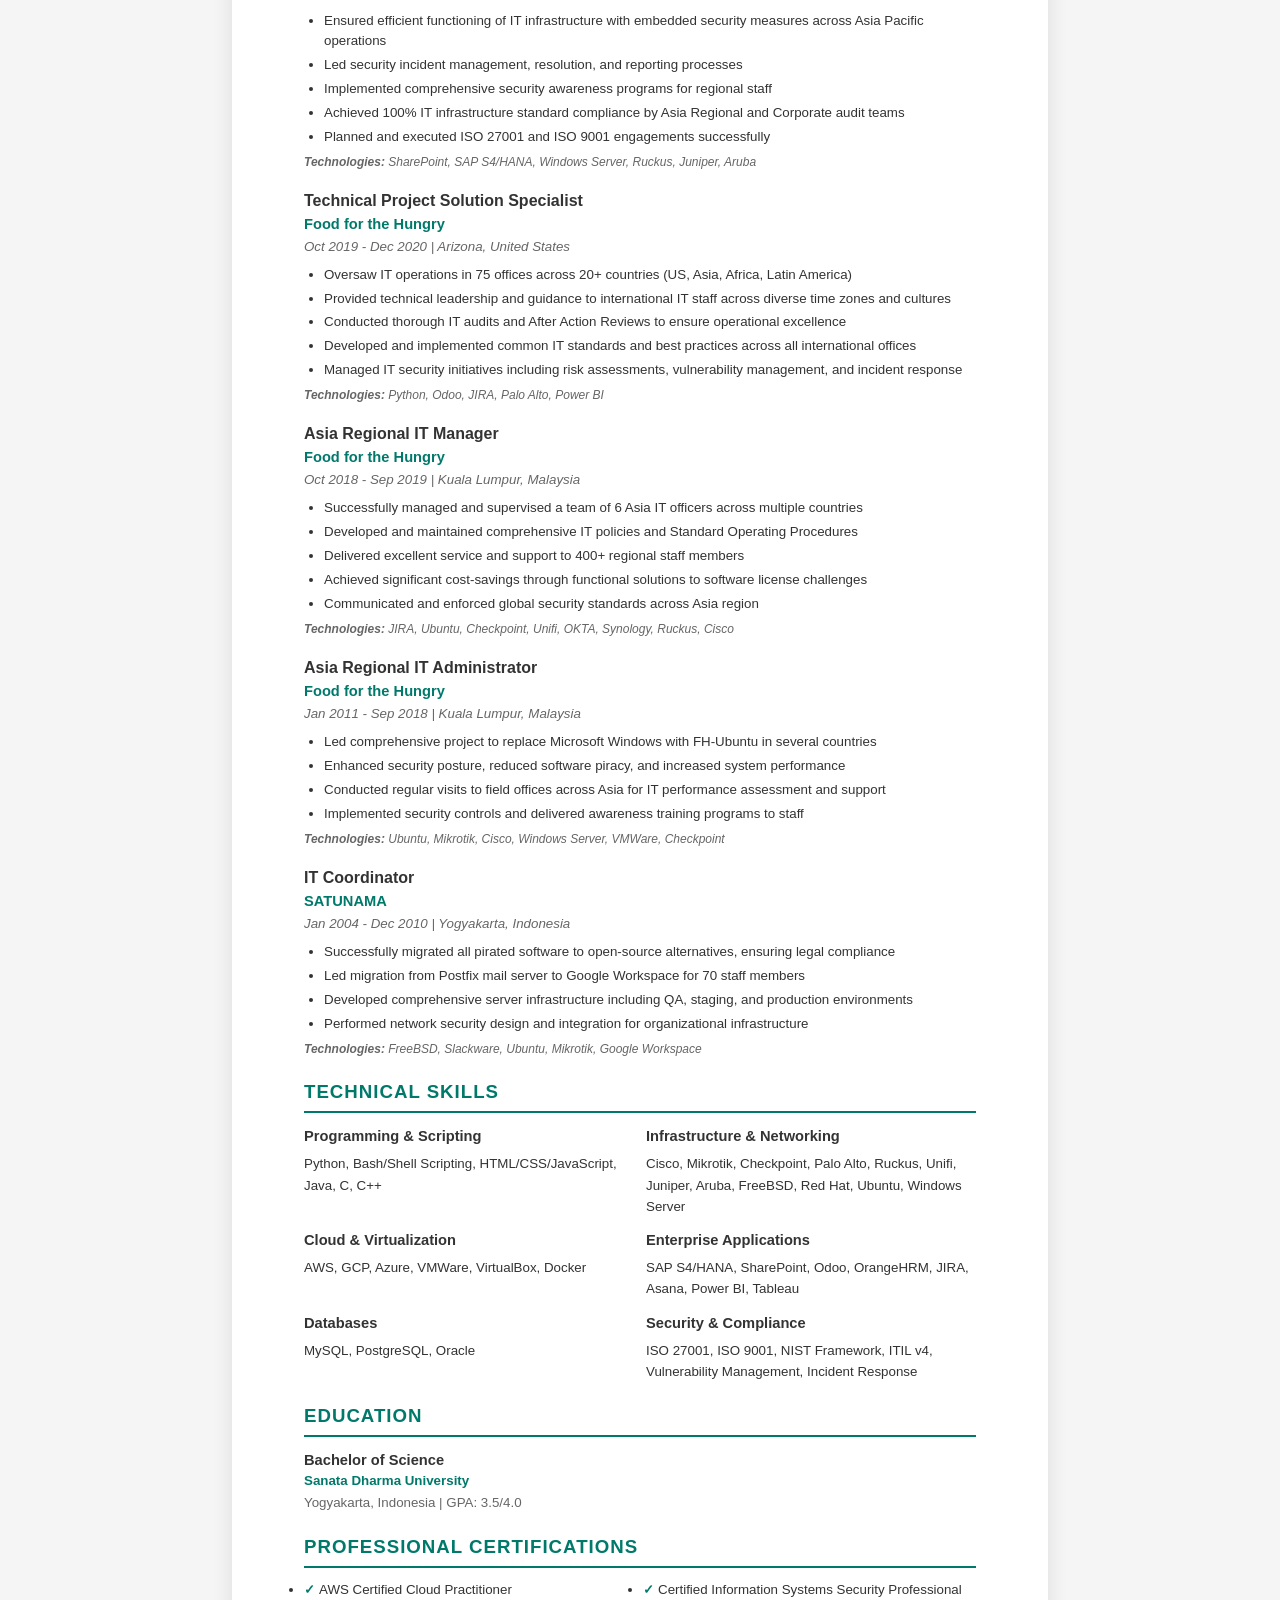
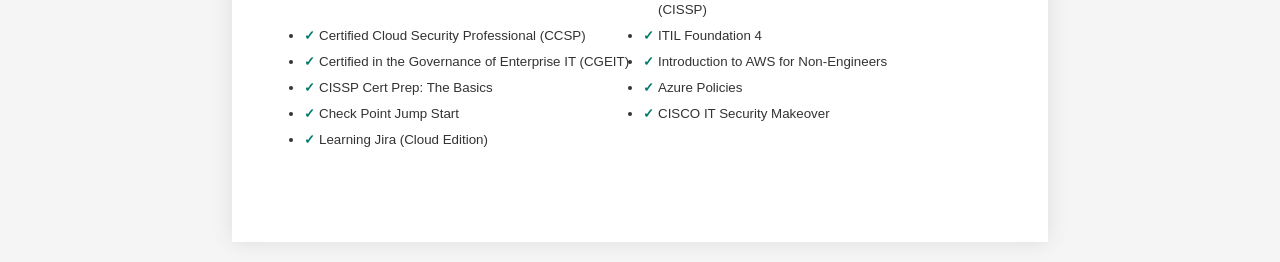
==== commit d4a0c419: "refactor: Streamline resume with enhanced Professional Summary ATS Structure Improvements (Based on " ====
--- a/resume.html
+++ b/resume.html
@@ -352,6 +352,18 @@
         color: rgb(51, 51, 51) !important;
         font-family: Arial, Helvetica, sans-serif !important;
         font-size: 11pt !important;
+        margin-bottom: 8pt !important;
+      }
+
+      /* Add simple contact line after title for ATS */
+      .header .title::after {
+        content: "\AEmail: iwewe@iww.my.id | Phone: +62 819 1975 5758 | LinkedIn: linkedin.com/in/iwewe | Website: www.iww.my.id" !important;
+        display: block !important;
+        font-size: 10pt !important;
+        color: rgb(0, 0, 0) !important;
+        margin-top: 6pt !important;
+        font-style: normal !important;
+        white-space: pre-line !important;
       }
 
       /* Simplify contact info - remove separators */
@@ -451,18 +463,33 @@
       }
 
       /* Ensure pure black text for ATS readability */
+      .job-title {
+        color: #000 !important;
+        font-size: 12pt !important;
+        font-weight: 700 !important;
+        display: block !important;
+        margin-bottom: 2pt !important;
+      }
+
       .company {
         color: #000 !important;
         font-weight: 600 !important;
+        font-size: 11pt !important;
+        display: block !important;
+        margin-bottom: 2pt !important;
+      }
+
+      .job-meta {
+        color: #333 !important;
+        font-size: 10pt !important;
+        font-style: italic !important;
+        display: block !important;
+        margin-bottom: 8pt !important;
       }
 
       .university {
         color: #000 !important;
         font-weight: 600 !important;
-      }
-
-      .job-title {
-        color: #000 !important;
       }
 
       a {
@@ -787,17 +814,7 @@
       <div class="education-item">
         <div class="degree">Bachelor of Science</div>
         <div class="university">Sanata Dharma University</div>
-        <div class="education-meta">1994 - 1998 | Yogyakarta, Indonesia | GPA: 3.5/4.0</div>
-        <div class="coursework">
-          <strong>Relevant Coursework:</strong>
-          <ul>
-            <li>Data Structures and Algorithms</li>
-            <li>Database Management Systems</li>
-            <li>Operating Systems</li>
-            <li>Machine Learning</li>
-            <li>Computer Vision</li>
-          </ul>
-        </div>
+        <div class="education-meta">Yogyakarta, Indonesia | GPA: 3.5/4.0</div>
       </div>
     </section>
 
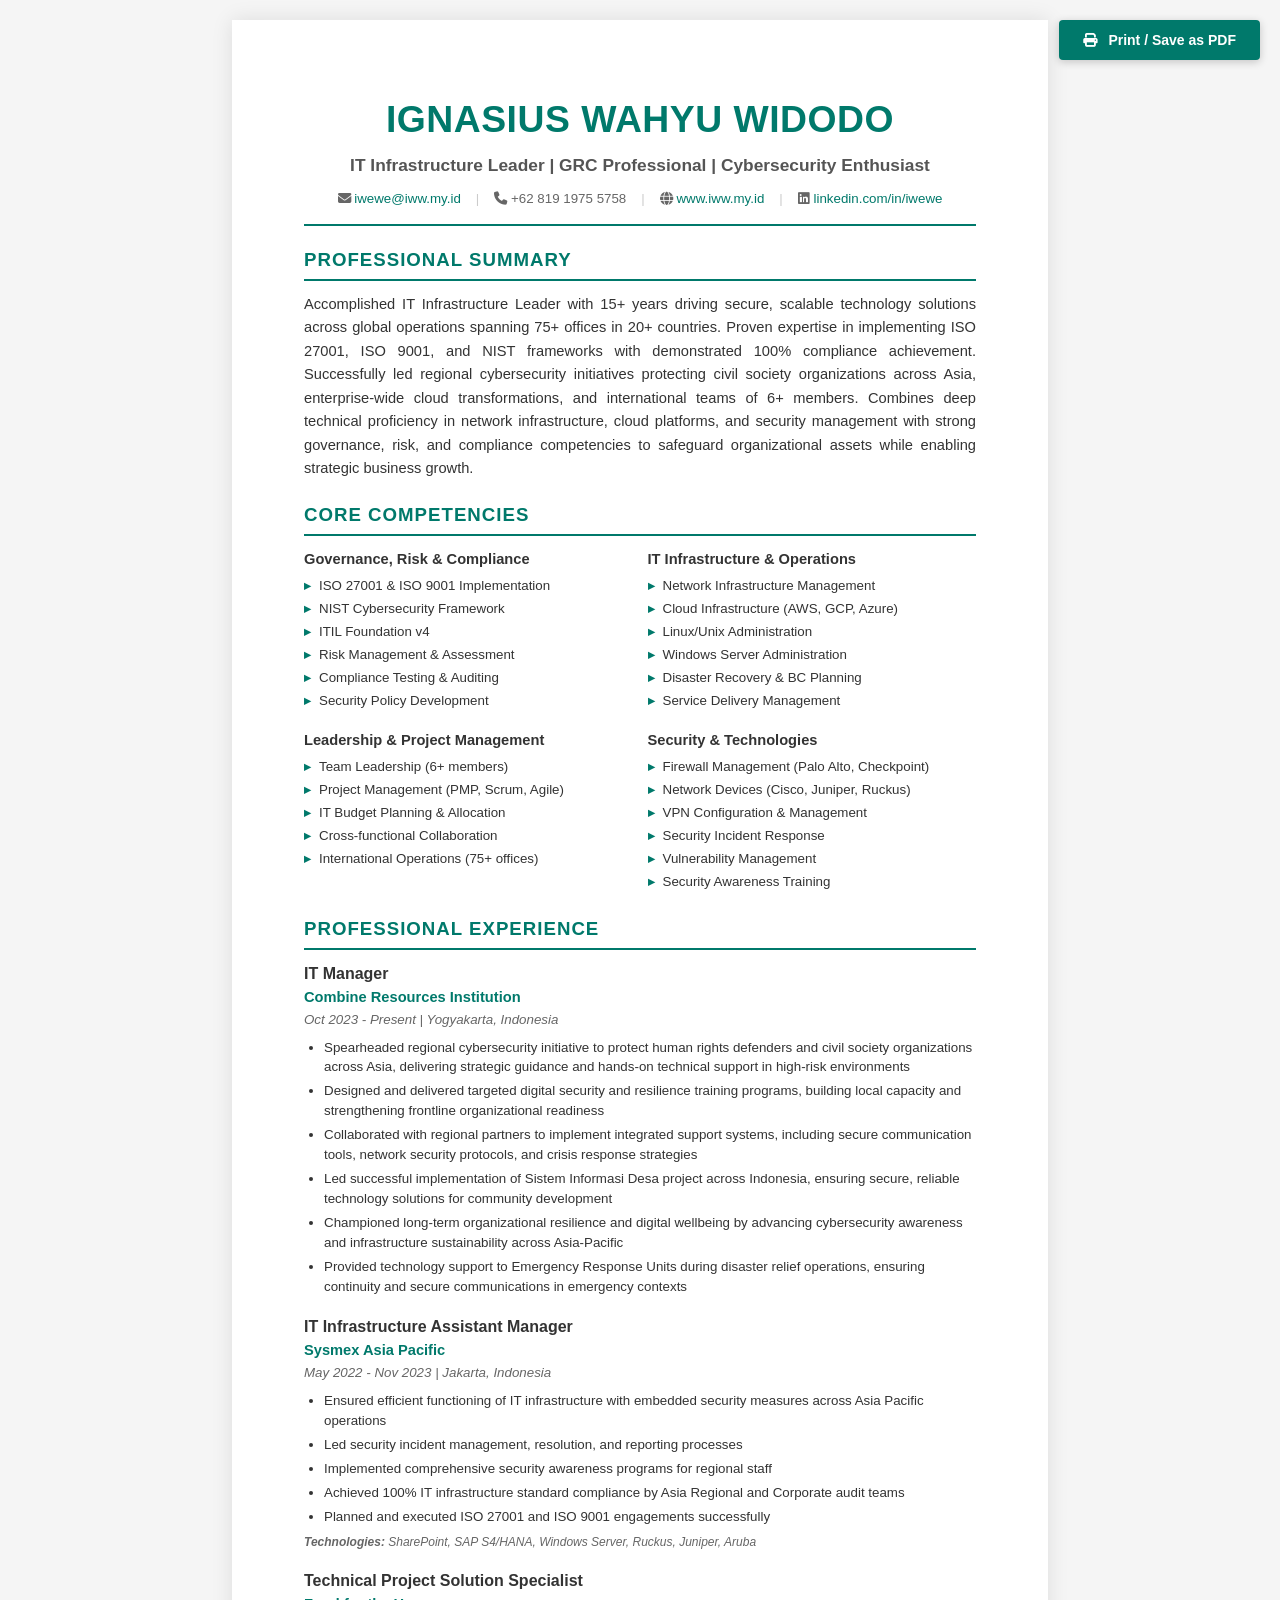
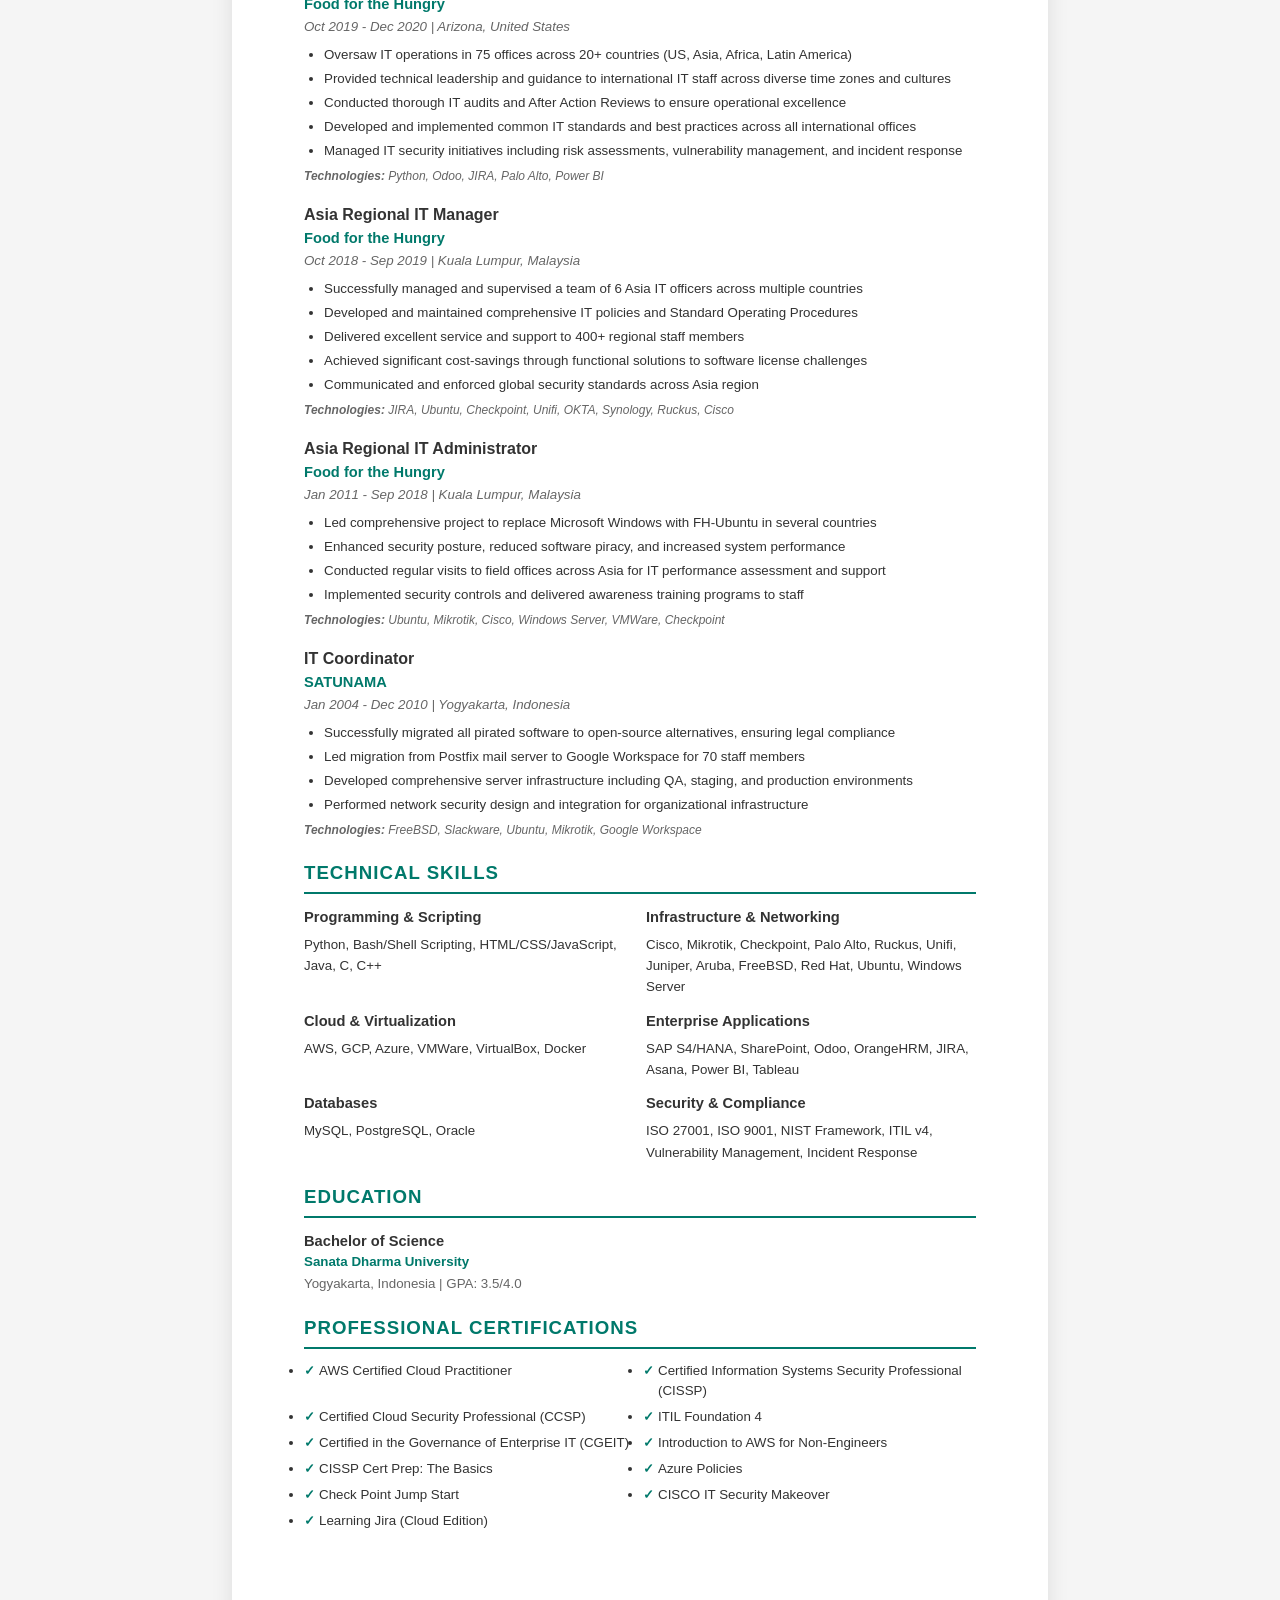
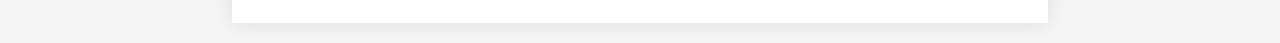
==== commit 1e81ef80: "Merge pull request #12 from iwewe/claude/modernize-frontend-design-UExyI Claude/modernize frontend d" ====
--- a/resume.html
+++ b/resume.html
@@ -587,10 +587,7 @@
         <span class="separator">|</span>
         <span><i class="fas fa-globe"></i> <a href="https://www.iww.my.id">www.iww.my.id</a></span>
         <span class="separator">|</span>
-        <br>
         <span><i class="fab fa-linkedin"></i> <a href="https://linkedin.com/in/iwewe">linkedin.com/in/iwewe</a></span>
-        <span class="separator">|</span>
-        <span><i class="fab fa-github"></i> <a href="https://github.com/iwewe">github.com/iwewe</a></span>
       </div>
     </header>
 
@@ -599,14 +596,6 @@
       <h2 class="section-title">Professional Summary</h2>
       <div class="summary">
         <p>Accomplished IT Infrastructure Leader with 15+ years driving secure, scalable technology solutions across global operations spanning 75+ offices in 20+ countries. Proven expertise in implementing ISO 27001, ISO 9001, and NIST frameworks with demonstrated 100% compliance achievement. Successfully led regional cybersecurity initiatives protecting civil society organizations across Asia, enterprise-wide cloud transformations, and international teams of 6+ members. Combines deep technical proficiency in network infrastructure, cloud platforms, and security management with strong governance, risk, and compliance competencies to safeguard organizational assets while enabling strategic business growth.</p>
-      </div>
-    </section>
-
-    <!-- Career Objectives -->
-    <section class="section">
-      <h2 class="section-title">Career Objectives</h2>
-      <div class="summary">
-        <p>Looking for an opportunity to work in a challenging position combining skills in Governance, Risk, and Compliance, which provides professional development, interesting experiences, and personal growth. Expertise extends to disaster recovery planning, emergency response, and training, with commitment to guiding organizations through the complexities of modern technology while promoting efficiency and positive outcomes.</p>
       </div>
     </section>
 
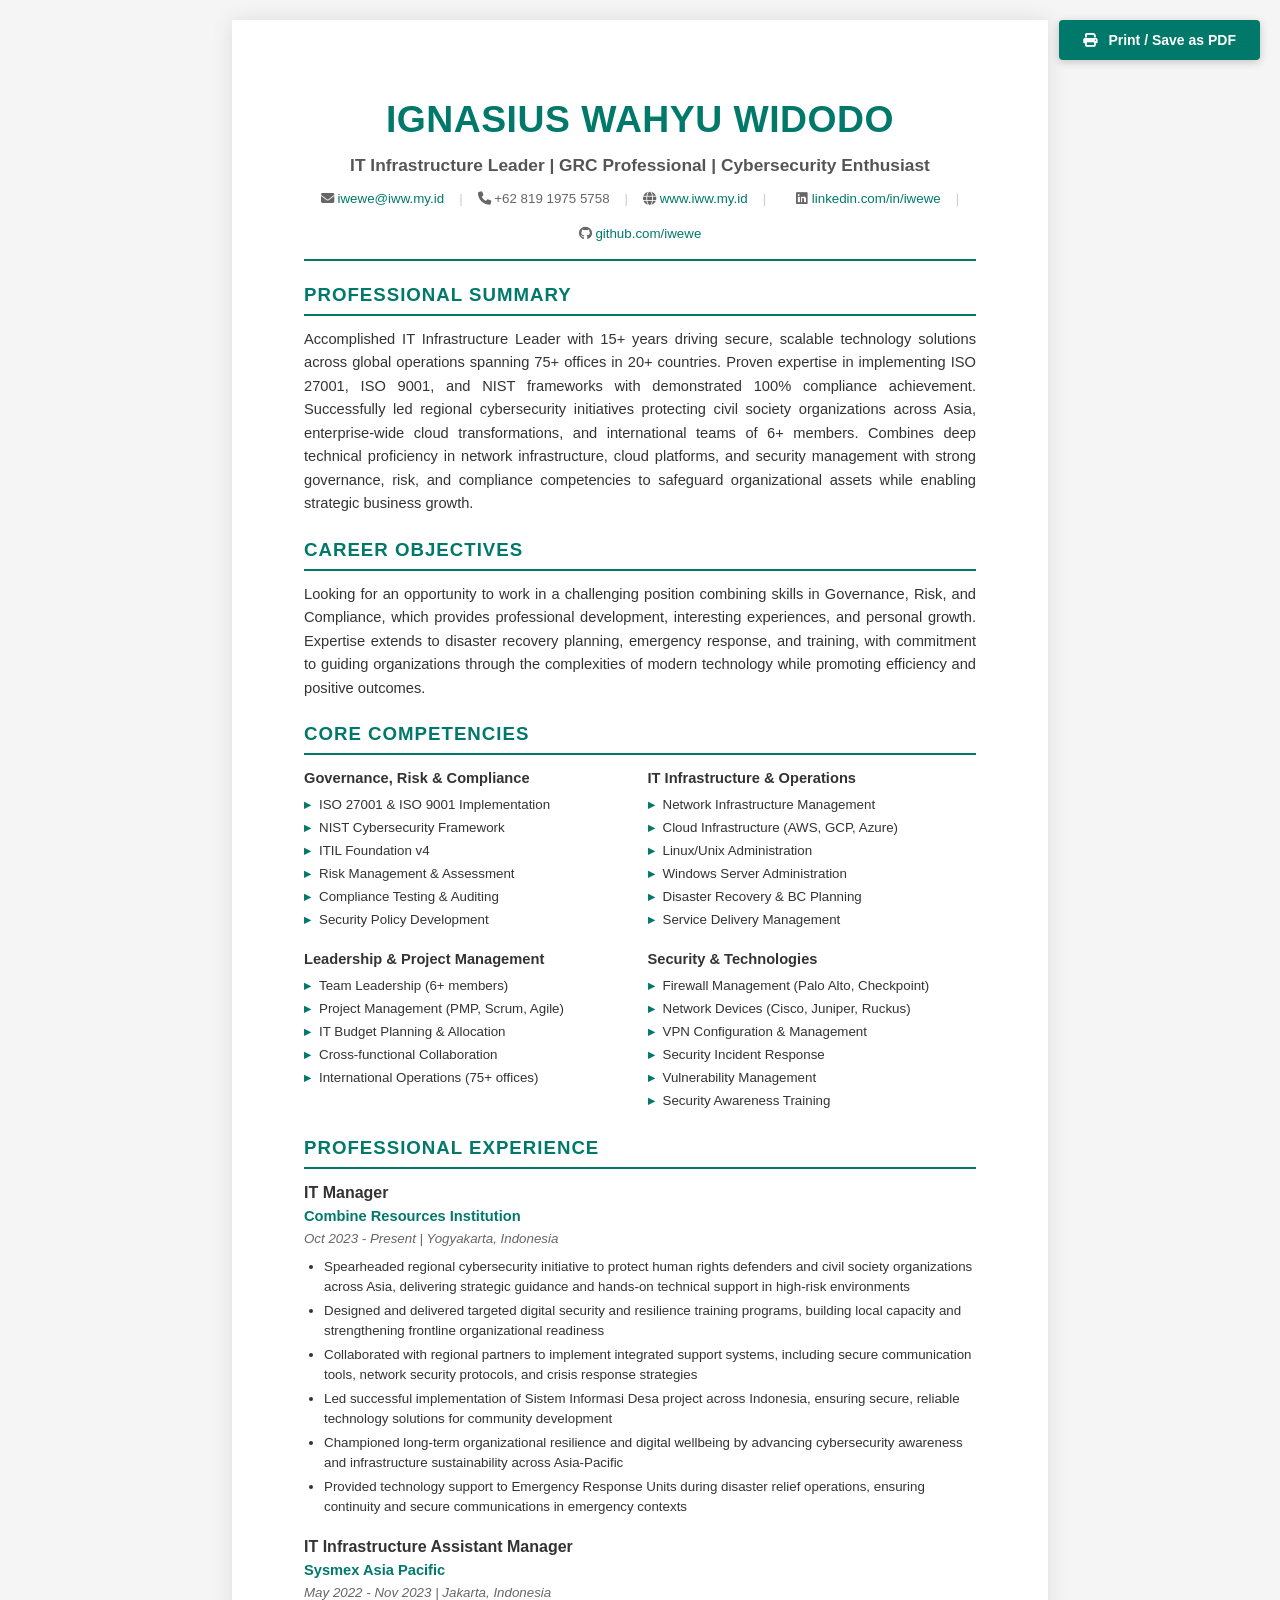
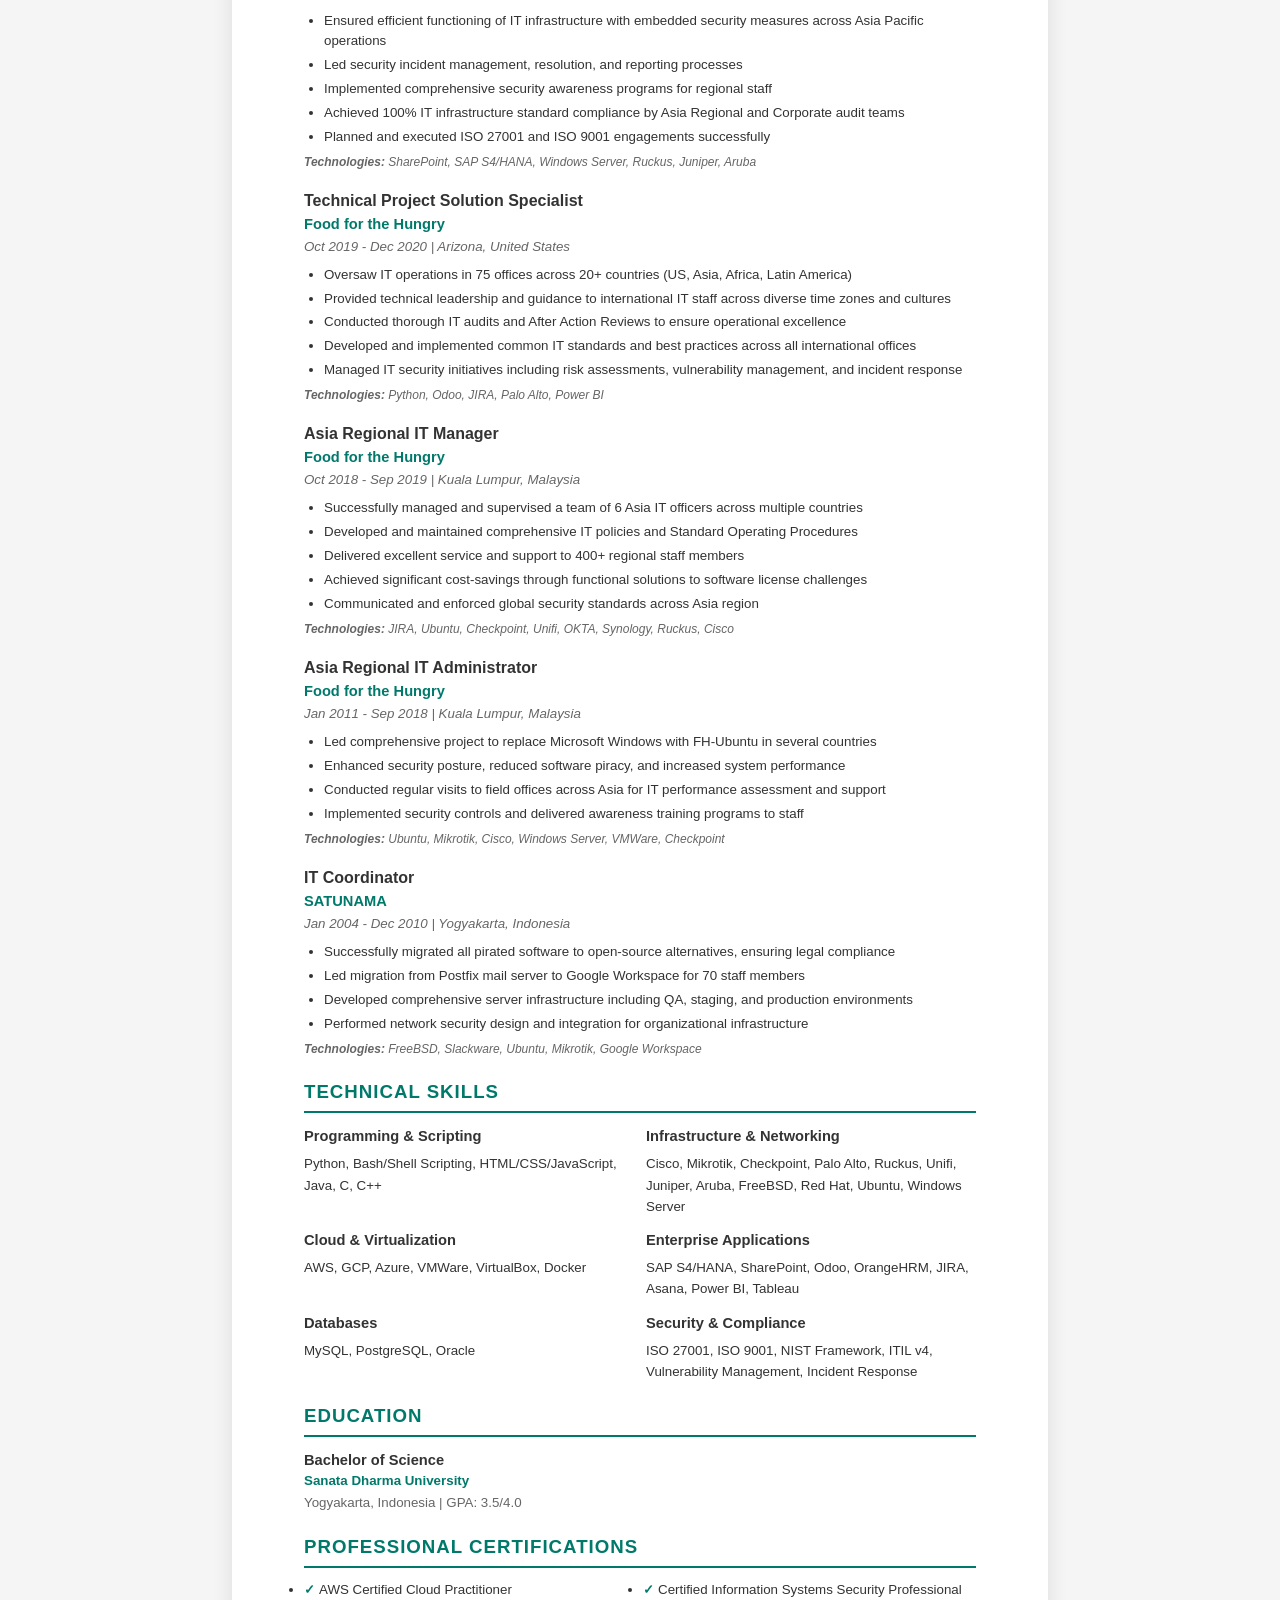
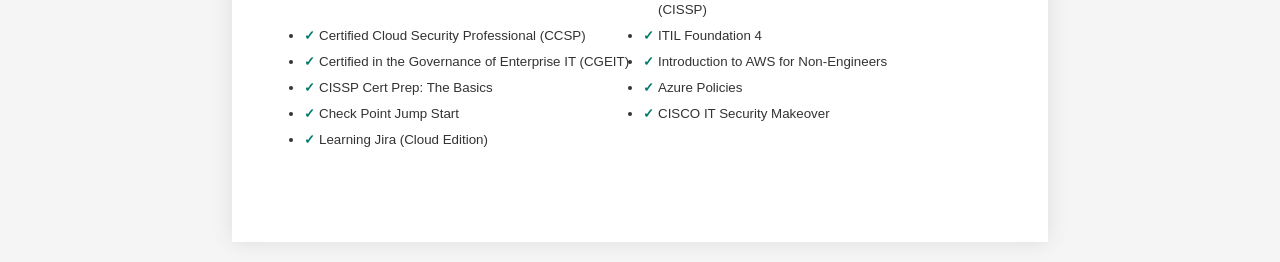
==== commit 4f2aa886: "fix: Remove pseudo-element to prevent PDF rasterization CRITICAL: PDF was converting back to image e" ====
--- a/resume.html
+++ b/resume.html
@@ -355,26 +355,27 @@
         margin-bottom: 8pt !important;
       }
 
-      /* Add simple contact line after title for ATS */
-      .header .title::after {
-        content: "\AEmail: iwewe@iww.my.id | Phone: +62 819 1975 5758 | LinkedIn: linkedin.com/in/iwewe | Website: www.iww.my.id" !important;
-        display: block !important;
-        font-size: 10pt !important;
-        color: rgb(0, 0, 0) !important;
-        margin-top: 6pt !important;
-        font-style: normal !important;
-        white-space: pre-line !important;
-      }
-
-      /* Simplify contact info - remove separators */
+      /* Simplify contact info - show as simple text */
       .contact-info {
         display: block !important;
-        line-height: 1.8;
+        line-height: 1.6 !important;
+        font-size: 10pt !important;
+        margin-top: 8pt !important;
       }
 
       .contact-info span {
         display: inline !important;
-        margin-right: 10px;
+        margin-right: 8px !important;
+      }
+
+      /* Show contact links as plain text */
+      .contact-info a {
+        color: #000 !important;
+        text-decoration: none !important;
+      }
+
+      .contact-info a::after {
+        content: none !important;
       }
 
       .contact-info .separator {
@@ -587,7 +588,10 @@
         <span class="separator">|</span>
         <span><i class="fas fa-globe"></i> <a href="https://www.iww.my.id">www.iww.my.id</a></span>
         <span class="separator">|</span>
+        <br>
         <span><i class="fab fa-linkedin"></i> <a href="https://linkedin.com/in/iwewe">linkedin.com/in/iwewe</a></span>
+        <span class="separator">|</span>
+        <span><i class="fab fa-github"></i> <a href="https://github.com/iwewe">github.com/iwewe</a></span>
       </div>
     </header>
 
@@ -596,6 +600,14 @@
       <h2 class="section-title">Professional Summary</h2>
       <div class="summary">
         <p>Accomplished IT Infrastructure Leader with 15+ years driving secure, scalable technology solutions across global operations spanning 75+ offices in 20+ countries. Proven expertise in implementing ISO 27001, ISO 9001, and NIST frameworks with demonstrated 100% compliance achievement. Successfully led regional cybersecurity initiatives protecting civil society organizations across Asia, enterprise-wide cloud transformations, and international teams of 6+ members. Combines deep technical proficiency in network infrastructure, cloud platforms, and security management with strong governance, risk, and compliance competencies to safeguard organizational assets while enabling strategic business growth.</p>
+      </div>
+    </section>
+
+    <!-- Career Objectives -->
+    <section class="section">
+      <h2 class="section-title">Career Objectives</h2>
+      <div class="summary">
+        <p>Looking for an opportunity to work in a challenging position combining skills in Governance, Risk, and Compliance, which provides professional development, interesting experiences, and personal growth. Expertise extends to disaster recovery planning, emergency response, and training, with commitment to guiding organizations through the complexities of modern technology while promoting efficiency and positive outcomes.</p>
       </div>
     </section>
 
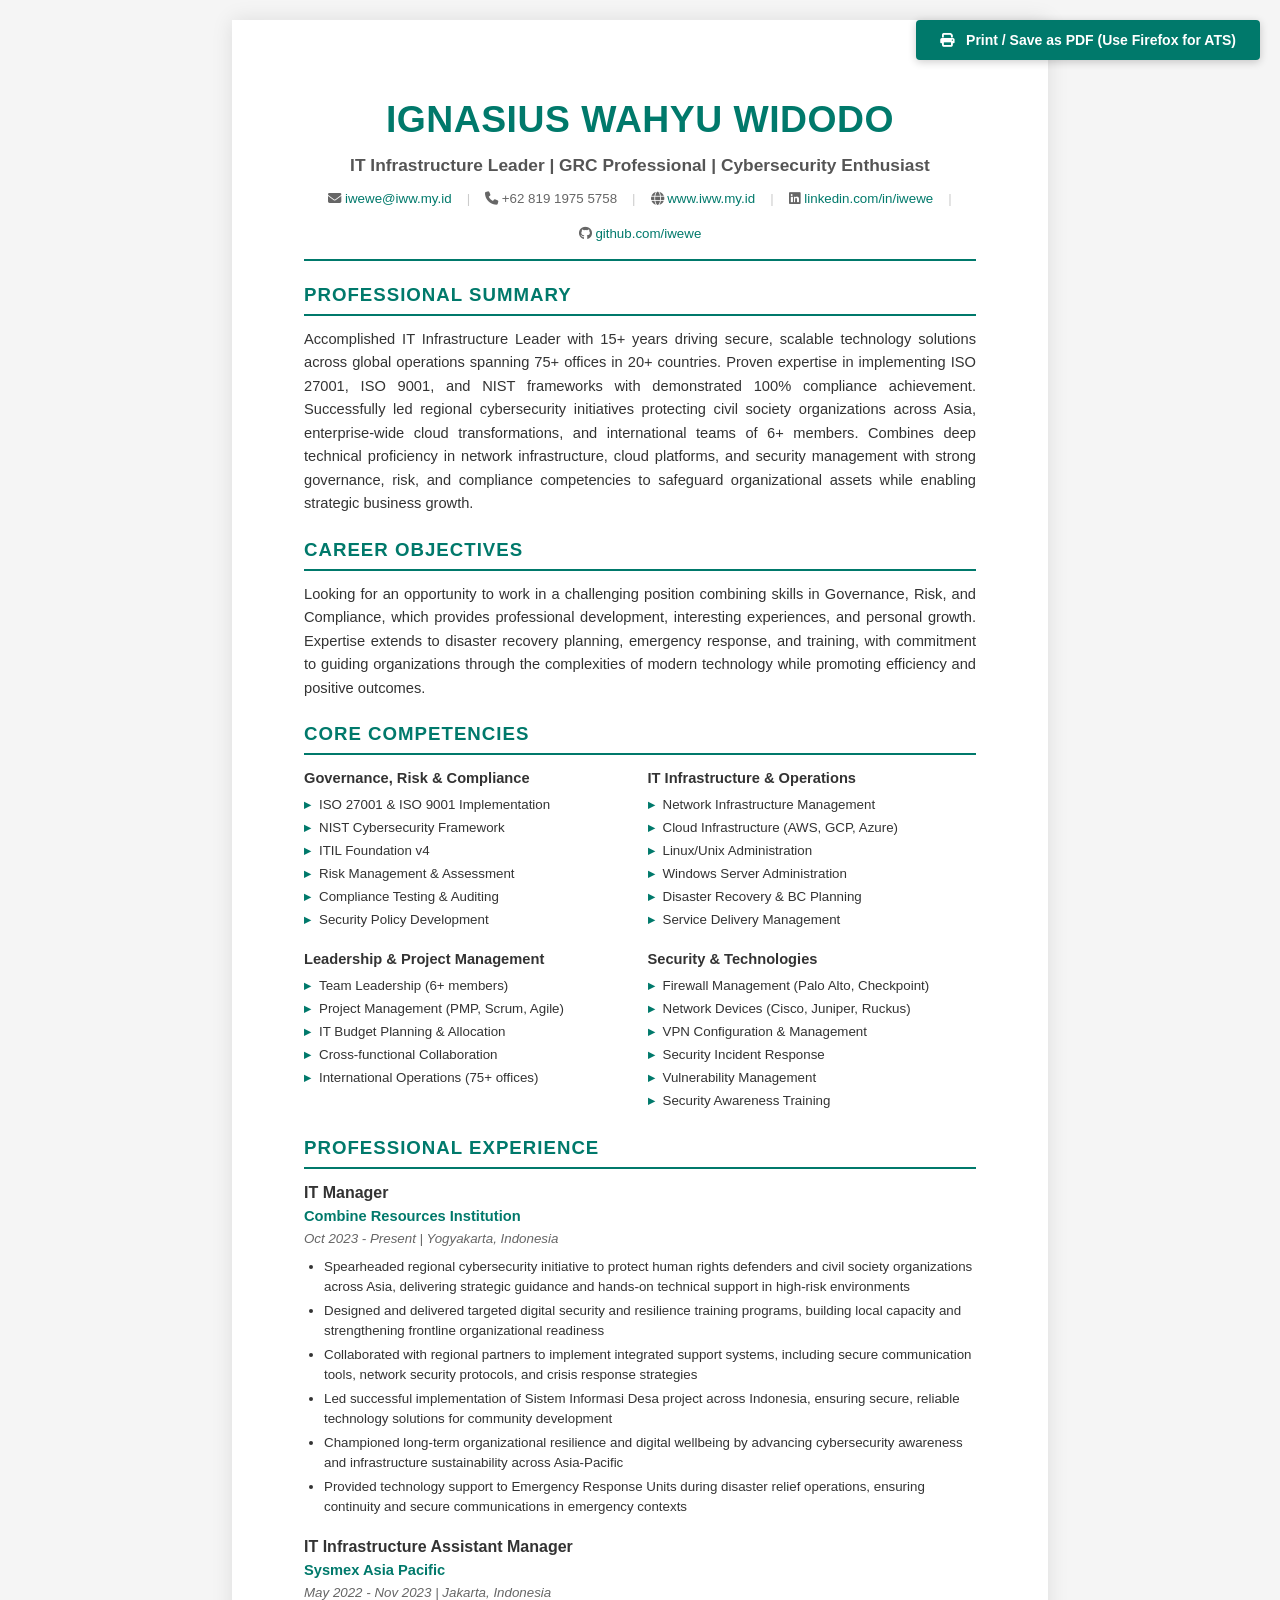
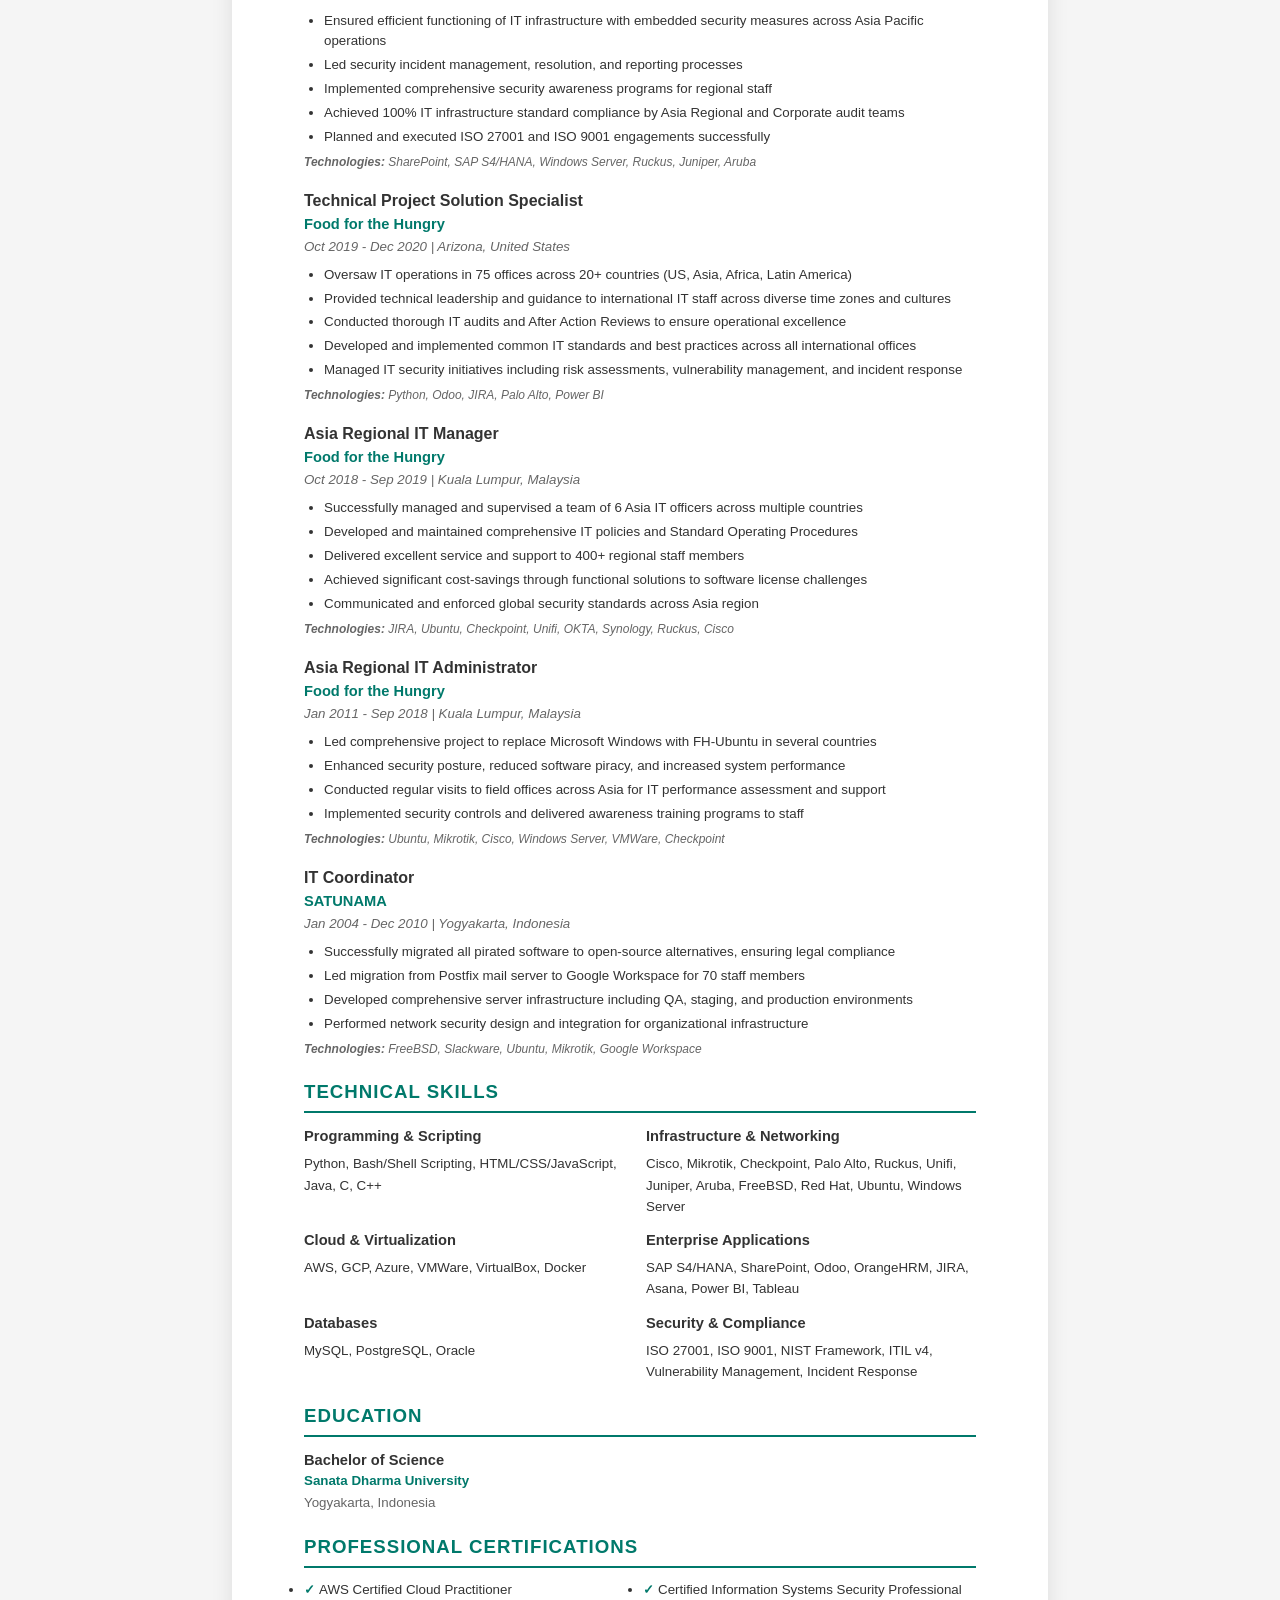
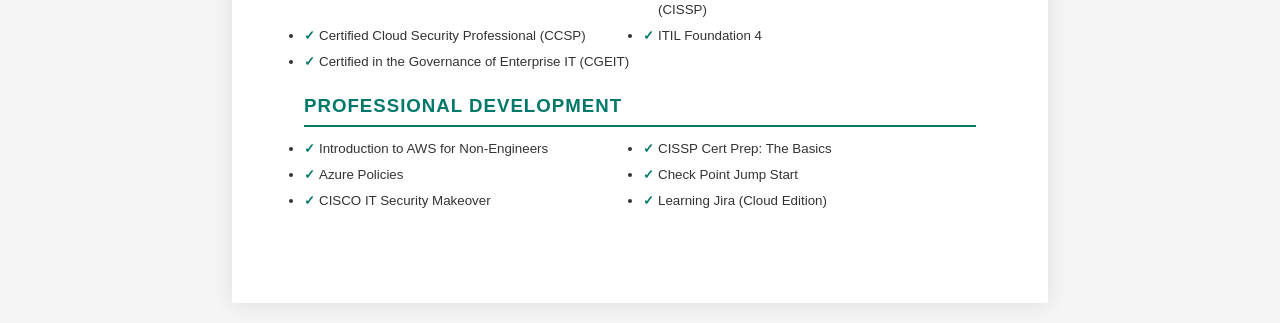
==== commit a90e48bd: "feat: Improve ATS compatibility to 95%+ score - Remove GPA from education (not relevant for 15+ year" ====
--- a/resume.html
+++ b/resume.html
@@ -572,7 +572,7 @@
   <!-- Print Button -->
   <button class="print-button" onclick="window.print()">
     <i class="fas fa-print"></i>
-    Print / Save as PDF
+    Print / Save as PDF (Use Firefox for ATS)
   </button>
 
   <div class="container">
@@ -588,7 +588,6 @@
         <span class="separator">|</span>
         <span><i class="fas fa-globe"></i> <a href="https://www.iww.my.id">www.iww.my.id</a></span>
         <span class="separator">|</span>
-        <br>
         <span><i class="fab fa-linkedin"></i> <a href="https://linkedin.com/in/iwewe">linkedin.com/in/iwewe</a></span>
         <span class="separator">|</span>
         <span><i class="fab fa-github"></i> <a href="https://github.com/iwewe">github.com/iwewe</a></span>
@@ -815,11 +814,11 @@
       <div class="education-item">
         <div class="degree">Bachelor of Science</div>
         <div class="university">Sanata Dharma University</div>
-        <div class="education-meta">Yogyakarta, Indonesia | GPA: 3.5/4.0</div>
+        <div class="education-meta">Yogyakarta, Indonesia</div>
       </div>
     </section>
 
-    <!-- Certifications -->
+    <!-- Professional Certifications -->
     <section class="section">
       <h2 class="section-title">Professional Certifications</h2>
       <ul class="certifications-list">
@@ -828,6 +827,13 @@
         <li>Certified Cloud Security Professional (CCSP)</li>
         <li>ITIL Foundation 4</li>
         <li>Certified in the Governance of Enterprise IT (CGEIT)</li>
+      </ul>
+    </section>
+
+    <!-- Professional Development -->
+    <section class="section">
+      <h2 class="section-title">Professional Development</h2>
+      <ul class="certifications-list">
         <li>Introduction to AWS for Non-Engineers</li>
         <li>CISSP Cert Prep: The Basics</li>
         <li>Azure Policies</li>
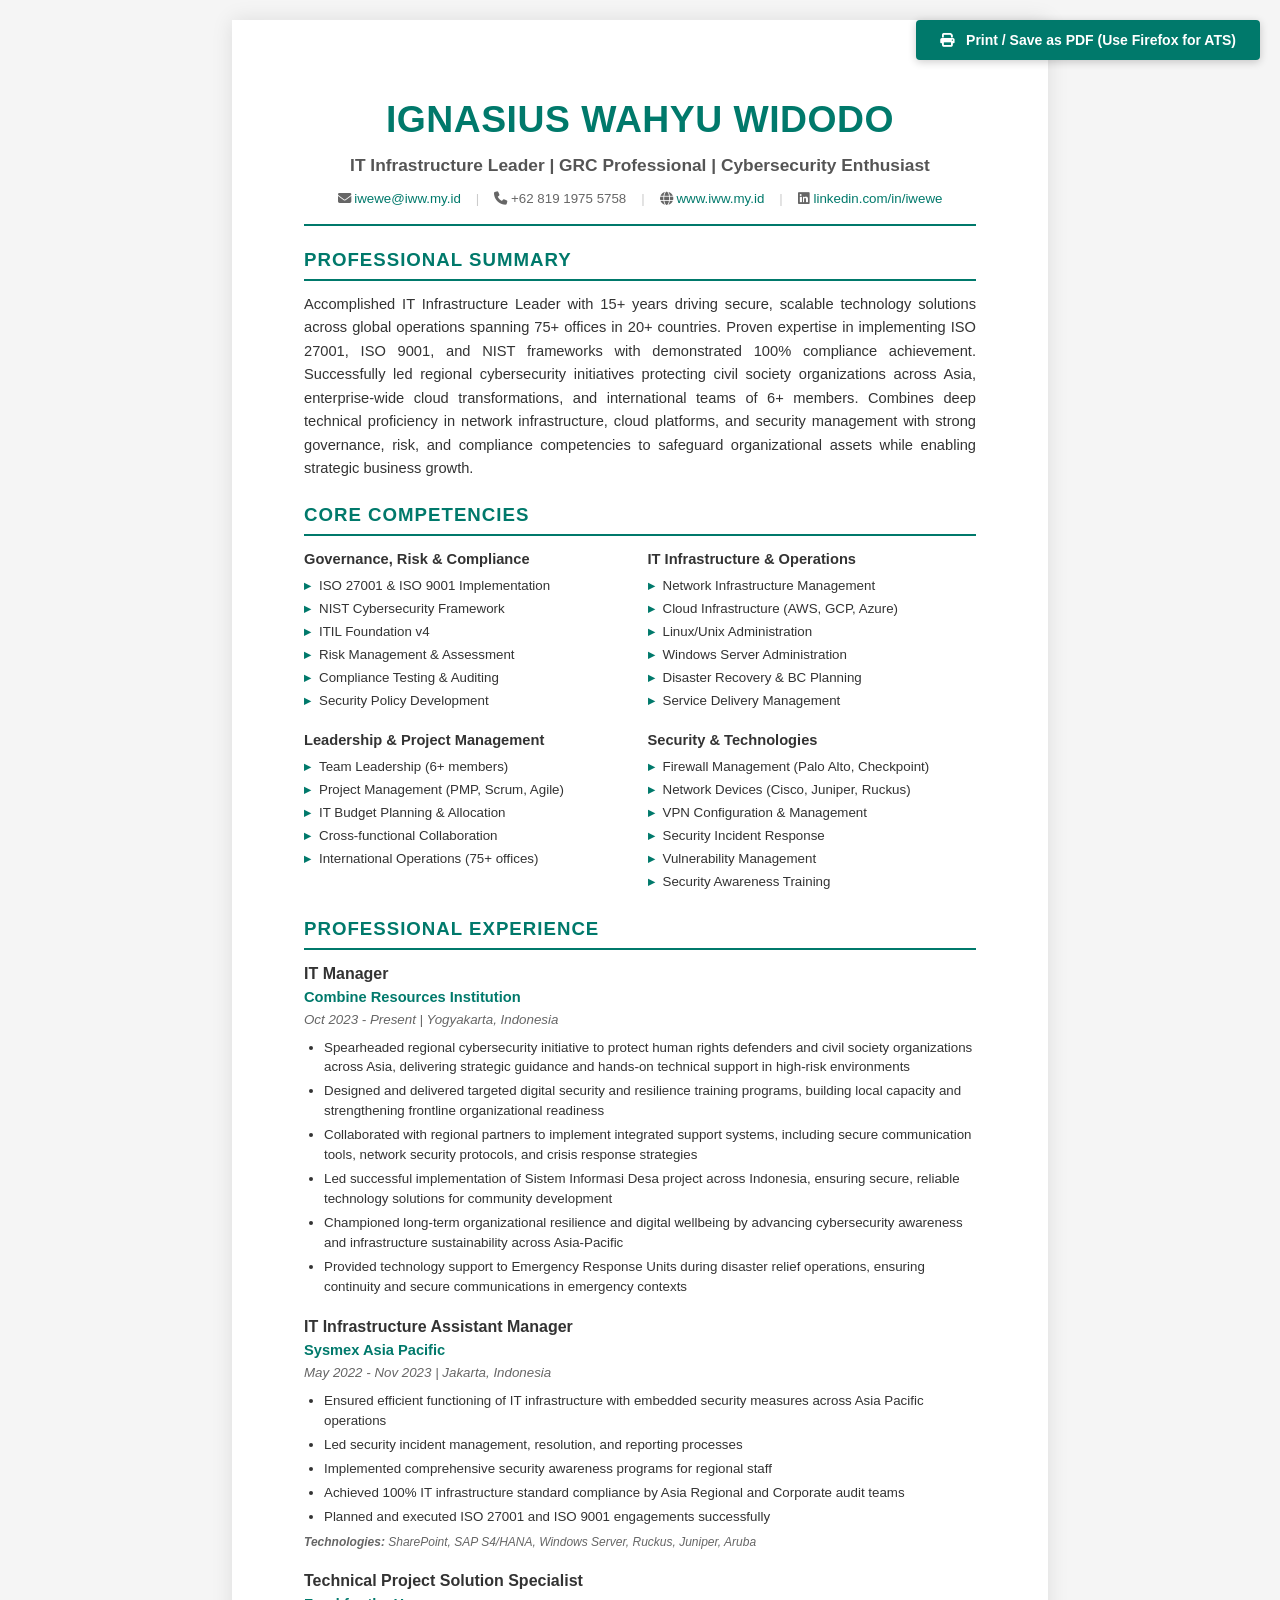
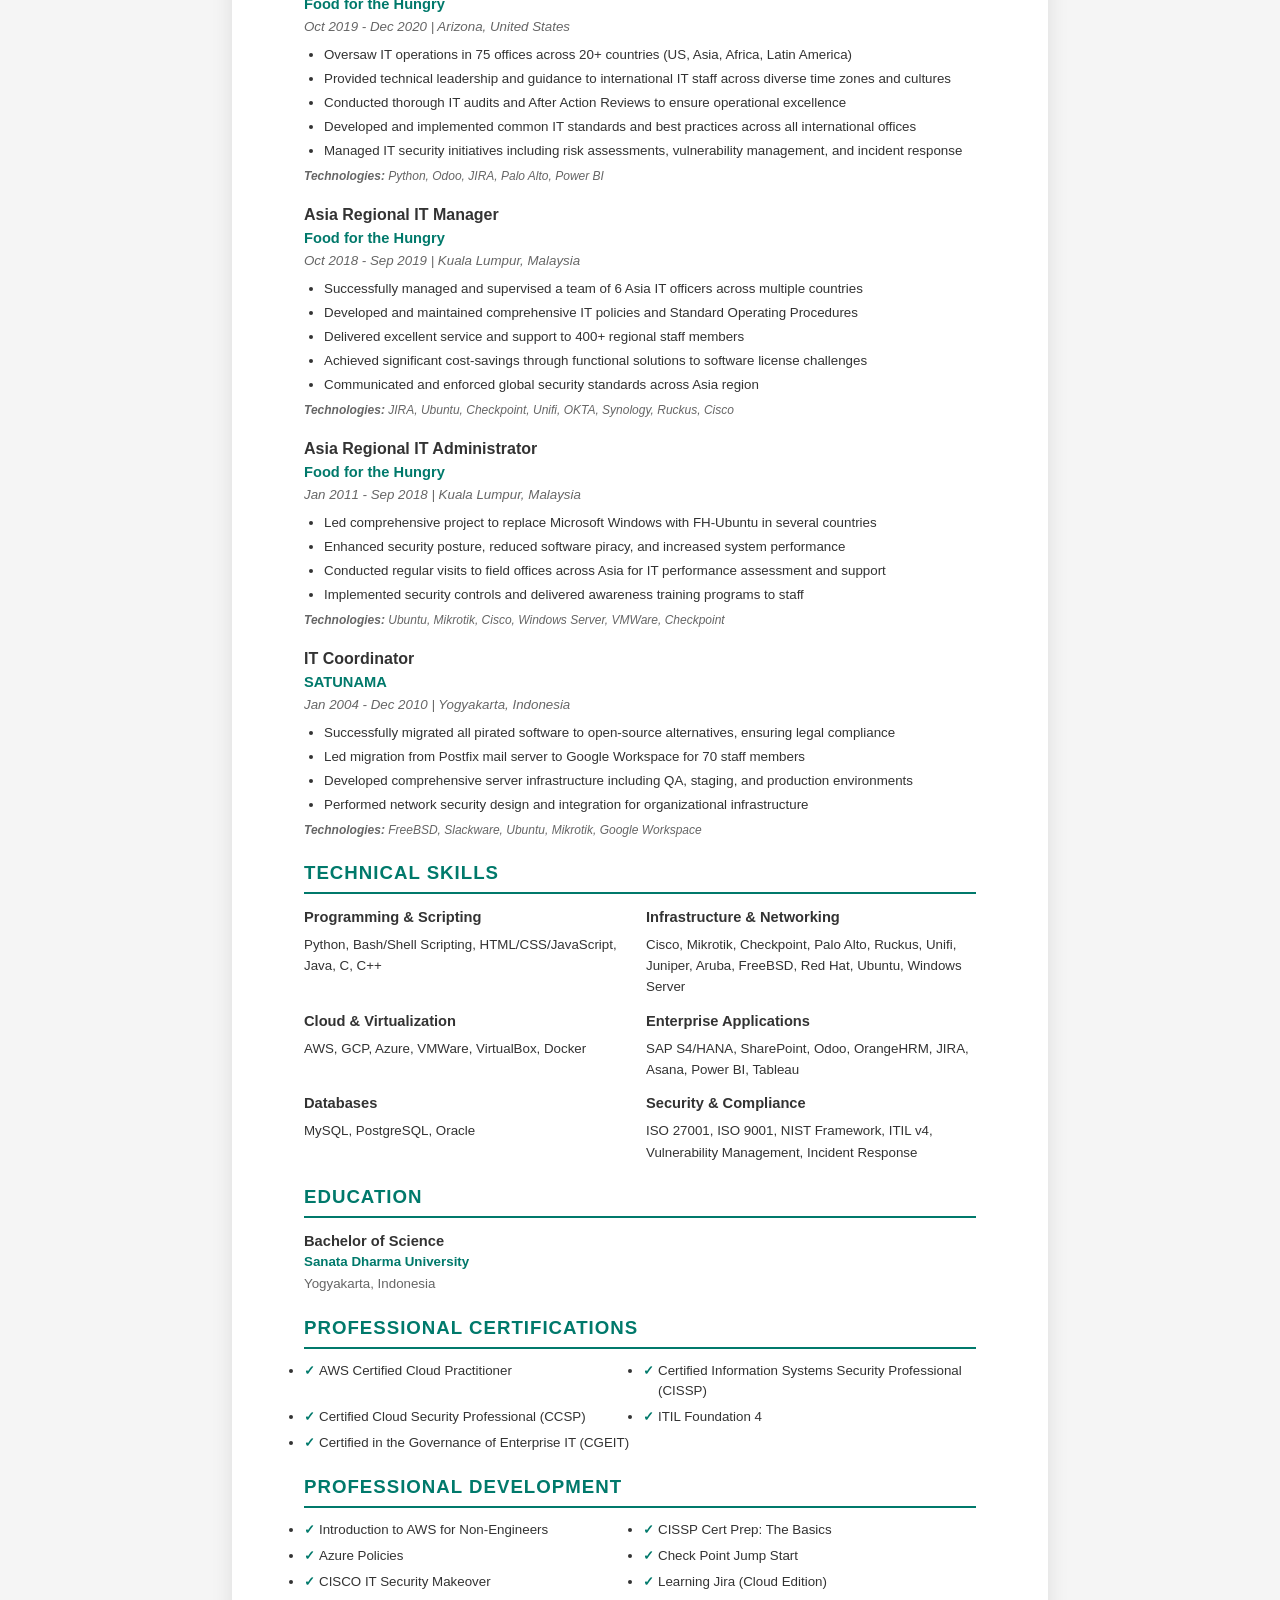
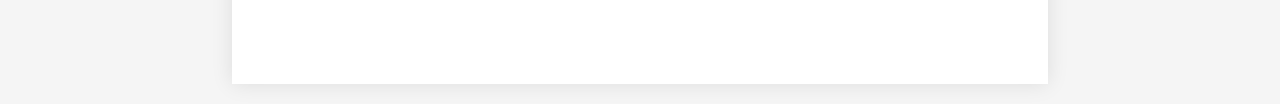
==== commit b5dc01fd: "Merge pull request #13 from iwewe/claude/modernize-frontend-design-UExyI Claude/modernize frontend d" ====
--- a/resume.html
+++ b/resume.html
@@ -589,8 +589,6 @@
         <span><i class="fas fa-globe"></i> <a href="https://www.iww.my.id">www.iww.my.id</a></span>
         <span class="separator">|</span>
         <span><i class="fab fa-linkedin"></i> <a href="https://linkedin.com/in/iwewe">linkedin.com/in/iwewe</a></span>
-        <span class="separator">|</span>
-        <span><i class="fab fa-github"></i> <a href="https://github.com/iwewe">github.com/iwewe</a></span>
       </div>
     </header>
 
@@ -599,14 +597,6 @@
       <h2 class="section-title">Professional Summary</h2>
       <div class="summary">
         <p>Accomplished IT Infrastructure Leader with 15+ years driving secure, scalable technology solutions across global operations spanning 75+ offices in 20+ countries. Proven expertise in implementing ISO 27001, ISO 9001, and NIST frameworks with demonstrated 100% compliance achievement. Successfully led regional cybersecurity initiatives protecting civil society organizations across Asia, enterprise-wide cloud transformations, and international teams of 6+ members. Combines deep technical proficiency in network infrastructure, cloud platforms, and security management with strong governance, risk, and compliance competencies to safeguard organizational assets while enabling strategic business growth.</p>
-      </div>
-    </section>
-
-    <!-- Career Objectives -->
-    <section class="section">
-      <h2 class="section-title">Career Objectives</h2>
-      <div class="summary">
-        <p>Looking for an opportunity to work in a challenging position combining skills in Governance, Risk, and Compliance, which provides professional development, interesting experiences, and personal growth. Expertise extends to disaster recovery planning, emergency response, and training, with commitment to guiding organizations through the complexities of modern technology while promoting efficiency and positive outcomes.</p>
       </div>
     </section>
 
